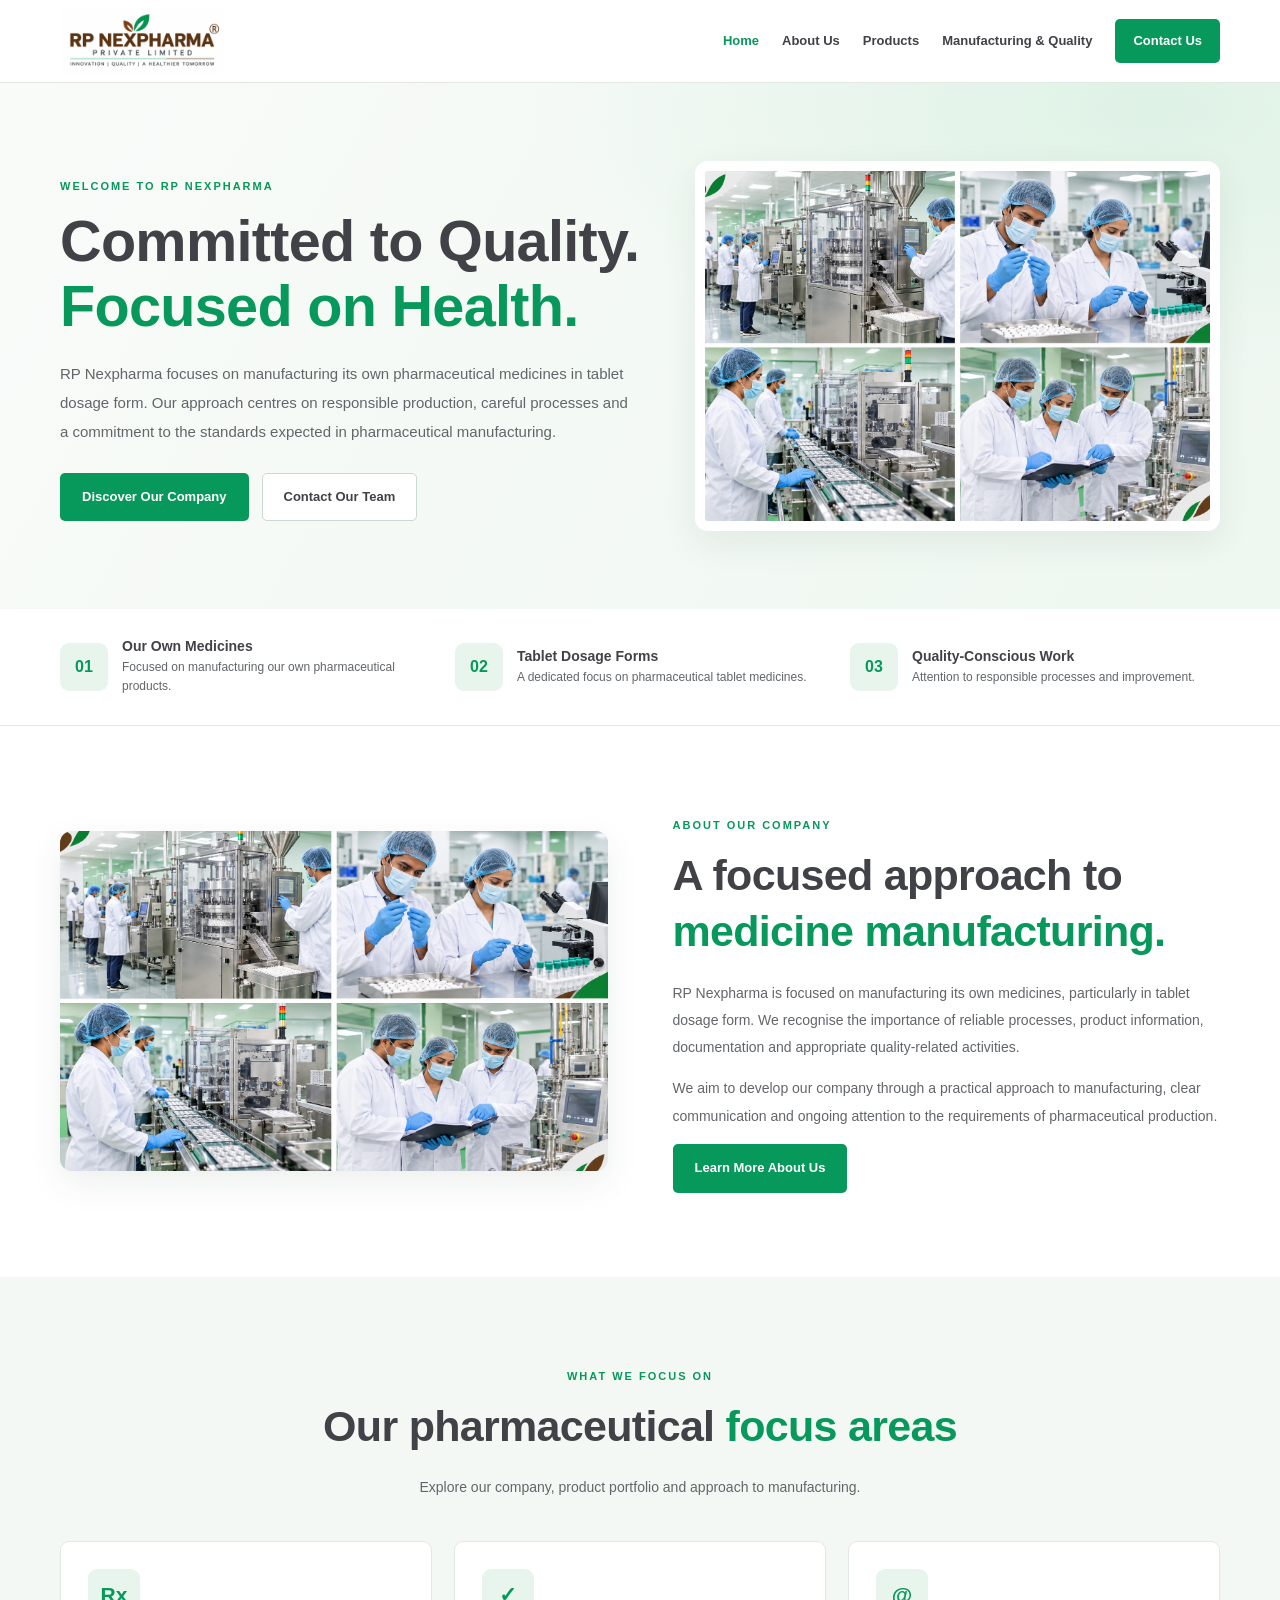
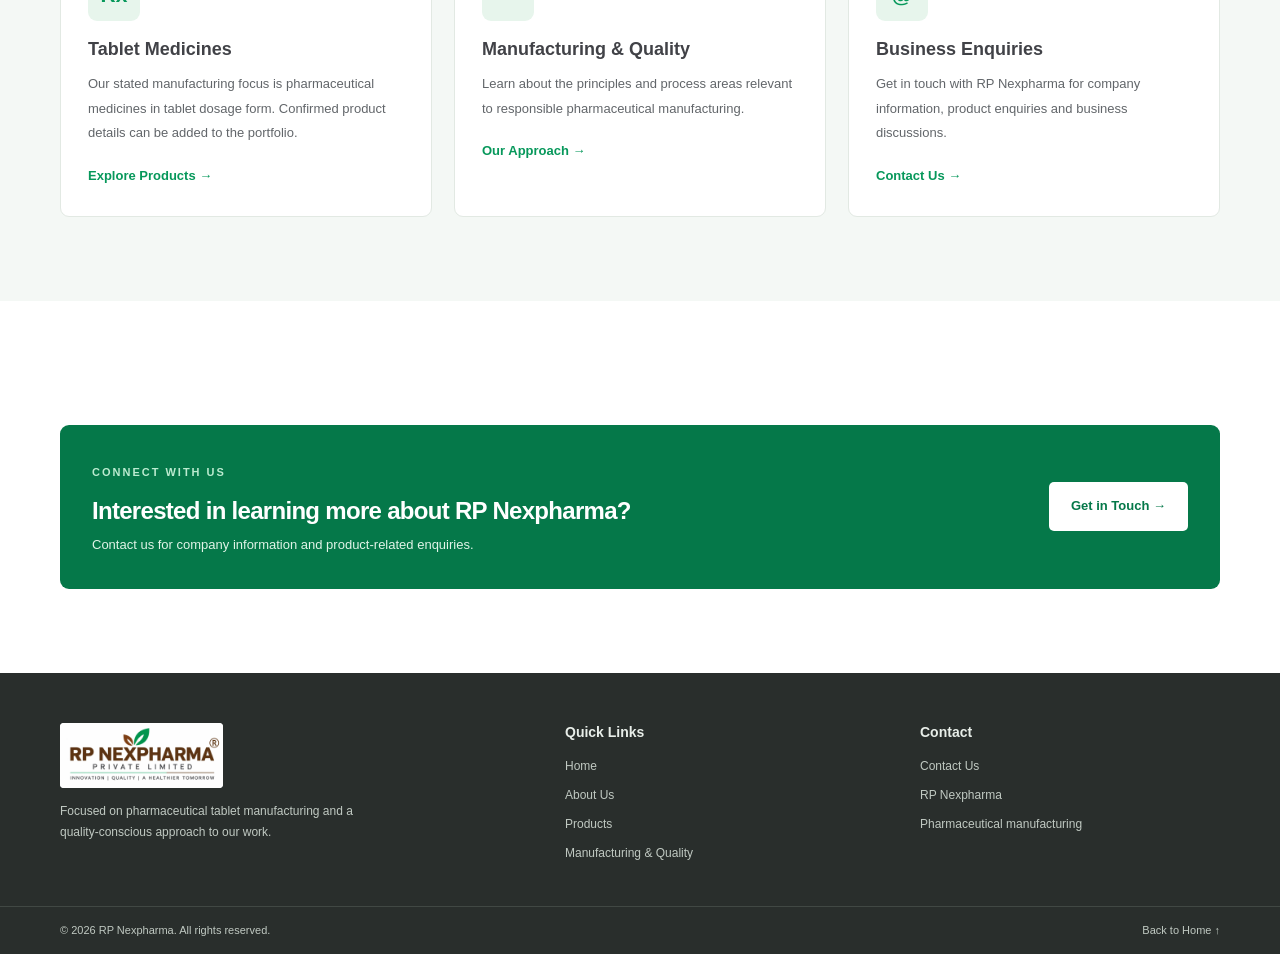
==== index.html @ da26150a "First commit" ====
<!DOCTYPE html>
<html lang="en">
<head>
  <meta charset="UTF-8">
  <meta name="viewport" content="width=device-width, initial-scale=1.0">
  <meta name="description" content="Learn about RP Nexpharma and its focus on pharmaceutical tablet manufacturing.">
  <title>RP Nexpharma | Home</title>
  <link rel="stylesheet" href="style.css">
  <script src="script.js" defer></script>
</head>
<body>
<header class="site-header">
  <div class="container navbar">
    <a href="index.html" class="brand">
      <img src="assets/images/rpnexpharma-logo.jpg" alt="RP Nexpharma logo" data-image-fallback="brandFallback">
      <span id="brandFallback" class="brand-fallback" style="display:none">RP NEXPHARMA<small>PHARMACEUTICALS</small></span>
    </a>
    <button class="menu-toggle" aria-label="Open navigation" aria-expanded="false"><span></span><span></span><span></span></button>
    <nav class="nav">
      <a class="active" href="index.html">Home</a>
      <a href="about.html">About Us</a>
      <a href="products.html">Products</a>
      <a href="manufacturing-quality.html">Manufacturing &amp; Quality</a>
      <a class="nav-cta" href="contact.html">Contact Us</a>
    </nav>
  </div>
</header>

<main>
  <section class="hero">
    <div class="container hero-grid">
      <div class="hero-copy">
        <span class="eyebrow">WELCOME TO RP NEXPHARMA</span>
        <h1>Committed to Quality.<br><span>Focused on Health.</span></h1>
        <p>
          RP Nexpharma focuses on manufacturing its own pharmaceutical
          medicines in tablet dosage form. Our approach centres on
          responsible production, careful processes and a commitment to
          the standards expected in pharmaceutical manufacturing.
        </p>
        <div class="hero-buttons">
          <a class="btn btn-primary" href="about.html">Discover Our Company</a>
          <a class="btn btn-outline" href="contact.html">Contact Our Team</a>
        </div>
      </div>
      <div class="hero-image">
        <img src="assets/images/pharmaceutical-workers-collage.png"
             alt="Pharmaceutical manufacturing professionals"
             data-image-fallback="homeImageFallback">
        <div id="homeImageFallback" class="image-placeholder" style="display:none">
          <div class="plus">+</div>
          <h3>RP Nexpharma</h3>
          <p>Pharmaceutical Tablet Manufacturing</p>
        </div>
      </div>
    </div>
  </section>

  <section class="highlights">
    <div class="container highlight-grid">
      <article class="highlight">
        <div class="highlight-icon">01</div>
        <div><h3>Our Own Medicines</h3><p>Focused on manufacturing our own pharmaceutical products.</p></div>
      </article>
      <article class="highlight">
        <div class="highlight-icon">02</div>
        <div><h3>Tablet Dosage Forms</h3><p>A dedicated focus on pharmaceutical tablet medicines.</p></div>
      </article>
      <article class="highlight">
        <div class="highlight-icon">03</div>
        <div><h3>Quality-Conscious Work</h3><p>Attention to responsible processes and improvement.</p></div>
      </article>
    </div>
  </section>

  <section class="section">
    <div class="container two-column">
      <div class="visual-box">
        <img src="assets/images/pharmaceutical-workers-collage.png"
             alt="Pharmaceutical professionals"
             data-image-fallback="aboutImageFallback">
        <div id="aboutImageFallback" class="image-placeholder" style="display:none">
          <div class="plus">+</div><h3>Pharmaceutical Manufacturing</h3>
        </div>
      </div>
      <div>
        <span class="eyebrow">ABOUT OUR COMPANY</span>
        <h2 class="section-title">A focused approach to <span>medicine manufacturing.</span></h2>
        <p class="section-text">
          RP Nexpharma is focused on manufacturing its own medicines,
          particularly in tablet dosage form. We recognise the importance
          of reliable processes, product information, documentation and
          appropriate quality-related activities.
        </p>
        <p class="section-text">
          We aim to develop our company through a practical approach to
          manufacturing, clear communication and ongoing attention to
          the requirements of pharmaceutical production.
        </p>
        <a href="about.html" class="btn btn-primary">Learn More About Us</a>
      </div>
    </div>
  </section>

  <section class="section soft-section">
    <div class="container">
      <div class="section-heading">
        <span class="eyebrow">WHAT WE FOCUS ON</span>
        <h2 class="section-title">Our pharmaceutical <span>focus areas</span></h2>
        <p>Explore our company, product portfolio and approach to manufacturing.</p>
      </div>
      <div class="card-grid">
        <article class="card">
          <div class="card-icon">Rx</div>
          <h3>Tablet Medicines</h3>
          <p>Our stated manufacturing focus is pharmaceutical medicines in tablet dosage form. Confirmed product details can be added to the portfolio.</p>
          <p style="margin-top:18px"><a class="green" href="products.html"><strong>Explore Products →</strong></a></p>
        </article>
        <article class="card">
          <div class="card-icon">✓</div>
          <h3>Manufacturing &amp; Quality</h3>
          <p>Learn about the principles and process areas relevant to responsible pharmaceutical manufacturing.</p>
          <p style="margin-top:18px"><a class="green" href="manufacturing-quality.html"><strong>Our Approach →</strong></a></p>
        </article>
        <article class="card">
          <div class="card-icon">@</div>
          <h3>Business Enquiries</h3>
          <p>Get in touch with RP Nexpharma for company information, product enquiries and business discussions.</p>
          <p style="margin-top:18px"><a class="green" href="contact.html"><strong>Contact Us →</strong></a></p>
        </article>
      </div>
    </div>
  </section>

  <section class="section">
    <div class="container callout">
      <div>
        <span class="eyebrow">CONNECT WITH US</span>
        <h2>Interested in learning more about RP Nexpharma?</h2>
        <p>Contact us for company information and product-related enquiries.</p>
      </div>
      <a href="contact.html" class="btn btn-light">Get in Touch →</a>
    </div>
  </section>
</main>

<footer class="site-footer">
  <div class="container footer-grid">
    <div class="footer-brand">
      <a href="index.html"><img src="assets/images/rpnexpharma-logo.jpg" alt="RP Nexpharma logo"></a>
      <p>Focused on pharmaceutical tablet manufacturing and a quality-conscious approach to our work.</p>
    </div>
    <div class="footer-links"><h3>Quick Links</h3><a href="index.html">Home</a><a href="about.html">About Us</a><a href="products.html">Products</a><a href="manufacturing-quality.html">Manufacturing &amp; Quality</a></div>
    <div class="footer-links"><h3>Contact</h3><a href="contact.html">Contact Us</a><p>RP Nexpharma</p><p>Pharmaceutical manufacturing</p></div>
  </div>
  <div class="footer-bottom"><div class="container"><p>© <span id="currentYear"></span> RP Nexpharma. All rights reserved.</p><a href="index.html">Back to Home ↑</a></div></div>
</footer>
</body>
</html>
---- style.css ----
:root {
  --green: #07985b;
  --green-dark: #057849;
  --brown: #653b1c;
  --dark: #414247;
  --text: #62666a;
  --light: #f4f8f5;
  --white: #ffffff;
  --border: #e2e9e3;
  --shadow: 0 12px 35px rgba(24,60,40,.08);
}

* { box-sizing: border-box; }

html { scroll-behavior: smooth; scroll-padding-top: 90px; }

body {
  margin: 0;
  font-family: Arial, Helvetica, sans-serif;
  color: var(--dark);
  line-height: 1.75;
  background: var(--white);
}

a { color: inherit; text-decoration: none; }
img { max-width: 100%; display: block; }
button, input, select, textarea { font: inherit; }

.container {
  width: min(1160px, calc(100% - 40px));
  margin: auto;
}

section { scroll-margin-top: 90px; }

.site-header {
  position: sticky;
  top: 0;
  z-index: 1000;
  background: rgba(255,255,255,.97);
  border-bottom: 1px solid var(--border);
  backdrop-filter: blur(10px);
}

.navbar {
  min-height: 82px;
  display: flex;
  align-items: center;
  justify-content: space-between;
  gap: 25px;
}

.brand img {
  max-width: 180px;
  max-height: 65px;
  object-fit: contain;
}

.brand-fallback {
  color: var(--green);
  font-weight: 800;
  font-size: 22px;
  line-height: 1.2;
}

.brand-fallback small {
  display: block;
  color: var(--brown);
  font-size: 10px;
  letter-spacing: 3px;
}

.nav {
  display: flex;
  align-items: center;
  gap: 23px;
}

.nav a {
  font-size: 13px;
  font-weight: 700;
  transition: color .2s;
}

.nav a:hover, .nav a.active { color: var(--green); }

.nav .nav-cta {
  padding: 11px 18px;
  border-radius: 5px;
  color: white;
  background: var(--green);
}

.nav .nav-cta:hover { color: white; background: var(--green-dark); }

.menu-toggle {
  display: none;
  border: 0;
  background: transparent;
  cursor: pointer;
  padding: 8px;
}

.menu-toggle span {
  display: block;
  width: 25px;
  height: 2px;
  margin: 5px 0;
  background: var(--dark);
}

.eyebrow {
  display: inline-block;
  color: var(--green);
  font-size: 11px;
  font-weight: 800;
  letter-spacing: 2px;
  margin-bottom: 13px;
}

h1, h2, h3 { line-height: 1.3; }
h1, h2 { letter-spacing: -.7px; }

h1 span, h2 span, .green { color: var(--green); }

p { margin-top: 0; }

.btn {
  display: inline-flex;
  align-items: center;
  justify-content: center;
  min-height: 47px;
  padding: 12px 21px;
  border: 1px solid transparent;
  border-radius: 5px;
  font-size: 13px;
  font-weight: 700;
  cursor: pointer;
  transition: transform .2s, background .2s;
}

.btn:hover { transform: translateY(-2px); }

.btn-primary { color: white; background: var(--green); }
.btn-primary:hover { background: var(--green-dark); }

.btn-outline { color: var(--dark); background: white; border-color: #ccd9cf; }
.btn-light { color: var(--green-dark); background: white; }

.section { padding: 84px 0; }

.section-title {
  font-size: clamp(30px, 3.5vw, 43px);
  margin: 0 0 20px;
}

.section-text {
  color: var(--text);
  font-size: 14px;
  line-height: 1.95;
}

.section-heading {
  max-width: 760px;
  margin: 0 auto 42px;
  text-align: center;
}

.section-heading p { color: var(--text); font-size: 14px; }

.page-banner {
  padding: 68px 0;
  background:
    radial-gradient(ellipse at 90% 10%, #dff2e6, transparent 40%),
    linear-gradient(120deg, #f9fbf9, #eef7f0);
}

.page-banner h1 {
  font-size: clamp(35px, 5vw, 53px);
  margin: 0 0 14px;
}

.page-banner p {
  max-width: 750px;
  color: var(--text);
  font-size: 15px;
}

.breadcrumb {
  margin-bottom: 17px;
  color: var(--text);
  font-size: 12px;
}

.breadcrumb a { color: var(--green-dark); }

.hero {
  padding: 78px 0;
  background:
    radial-gradient(ellipse at 90% 5%, #dff2e6, transparent 38%),
    linear-gradient(120deg, #f9fbf9, #eef7f0);
}

.hero-grid {
  display: grid;
  grid-template-columns: 1.05fr .95fr;
  align-items: center;
  gap: 55px;
}

.hero h1 {
  margin: 0 0 20px;
  font-size: clamp(39px, 4.5vw, 58px);
  line-height: 1.13;
}

.hero-copy p {
  color: var(--text);
  font-size: 15px;
  line-height: 1.95;
}

.hero-buttons {
  display: flex;
  flex-wrap: wrap;
  gap: 13px;
  margin-top: 26px;
}

.hero-image {
  min-height: 350px;
  display: flex;
  align-items: center;
  justify-content: center;
  overflow: hidden;
  border: 10px solid white;
  border-radius: 13px;
  background: linear-gradient(140deg, #d8ecdf, #edf5ef);
  box-shadow: var(--shadow);
}

.hero-image img {
  width: 100%;
  height: 350px;
  object-fit: cover;
}

.image-placeholder {
  width: 100%;
  min-height: 330px;
  padding: 30px;
  display: flex;
  flex-direction: column;
  justify-content: center;
  align-items: center;
  text-align: center;
  color: var(--green-dark);
}

.image-placeholder .plus { font-size: 70px; font-weight: 200; }
.image-placeholder h3 { margin: 5px 0; font-size: 23px; }

.highlights { padding: 28px 0; border-bottom: 1px solid var(--border); }

.highlight-grid {
  display: grid;
  grid-template-columns: repeat(3, 1fr);
  gap: 25px;
}

.highlight { display: flex; align-items: center; gap: 14px; }

.highlight-icon, .card-icon {
  flex-shrink: 0;
  display: grid;
  place-items: center;
  color: var(--green);
  background: #e7f5ec;
  border-radius: 9px;
  font-weight: 800;
}

.highlight-icon { width: 48px; height: 48px; }
.highlight h3 { margin: 0 0 3px; font-size: 14px; }
.highlight p { margin: 0; color: var(--text); font-size: 12px; line-height: 1.6; }

.two-column {
  display: grid;
  grid-template-columns: 1fr 1fr;
  align-items: center;
  gap: 65px;
}

.visual-box {
  min-height: 340px;
  display: flex;
  justify-content: center;
  align-items: center;
  overflow: hidden;
  background: linear-gradient(140deg, #d9ecdf, #f0f6f1);
  border-radius: 12px;
  box-shadow: var(--shadow);
}

.visual-box img { width: 100%; height: 340px; object-fit: cover; }

.visual-box .image-placeholder { min-height: 340px; }

.check-list {
  list-style: none;
  padding: 0;
  margin: 22px 0;
}

.check-list li {
  position: relative;
  padding-left: 29px;
  margin: 11px 0;
  color: var(--text);
  font-size: 14px;
}

.check-list li::before {
  content: "✓";
  position: absolute;
  left: 0;
  top: 0;
  color: var(--green);
  font-weight: 800;
}

.card-grid {
  display: grid;
  grid-template-columns: repeat(3, 1fr);
  gap: 22px;
}

.card {
  padding: 27px;
  border: 1px solid var(--border);
  border-radius: 9px;
  background: white;
  transition: transform .2s, box-shadow .2s;
}

.card:hover { transform: translateY(-4px); box-shadow: var(--shadow); }

.card-icon {
  width: 52px;
  height: 52px;
  margin-bottom: 17px;
  font-size: 21px;
}

.card h3 { margin: 0 0 10px; font-size: 18px; }
.card p { margin: 0; color: var(--text); font-size: 13px; line-height: 1.9; }

.soft-section { background: var(--light); }

.callout {
  margin-top: 40px;
  padding: 32px;
  display: flex;
  align-items: center;
  justify-content: space-between;
  gap: 24px;
  color: white;
  background: var(--green-dark);
  border-radius: 9px;
}

.callout h2, .callout h3 { margin: 0; }
.callout p { margin: 8px 0 0; color: #e1f4e8; font-size: 13px; }
.callout .eyebrow { color: #bcebd0; }

.stats-grid {
  display: grid;
  grid-template-columns: repeat(3, 1fr);
  gap: 20px;
  margin-top: 35px;
}

.stat {
  padding: 25px;
  text-align: center;
  background: white;
  border: 1px solid var(--border);
  border-radius: 8px;
}

.stat strong { display: block; color: var(--green); font-size: 24px; }
.stat span { color: var(--text); font-size: 12px; }

.note {
  margin-top: 25px;
  color: #747a75;
  font-size: 11px;
  line-height: 1.8;
}

.contact-layout {
  display: grid;
  grid-template-columns: .9fr 1.1fr;
  gap: 65px;
  align-items: start;
}

.contact-item {
  display: flex;
  gap: 14px;
  align-items: center;
  margin-top: 25px;
}

.contact-item .card-icon { width: 44px; height: 44px; margin: 0; }
.contact-item h3 { margin: 0; font-size: 13px; }
.contact-item p { margin: 2px 0 0; color: var(--text); font-size: 12px; }

.contact-form {
  padding: 30px;
  background: white;
  border: 1px solid var(--border);
  border-radius: 10px;
  box-shadow: var(--shadow);
}

.contact-form h2 { margin: 0 0 5px; font-size: 25px; }
.contact-form > p { color: var(--text); font-size: 12px; }

.contact-form label {
  display: block;
  margin: 15px 0 6px;
  font-size: 12px;
  font-weight: 700;
}

.contact-form input, .contact-form select, .contact-form textarea {
  width: 100%;
  padding: 12px;
  border: 1px solid #dce4dd;
  border-radius: 5px;
  outline: none;
  background: white;
  color: var(--dark);
  font-size: 13px;
}

.contact-form input:focus, .contact-form select:focus,
.contact-form textarea:focus {
  border-color: var(--green);
  box-shadow: 0 0 0 3px rgba(7,152,91,.1);
}

.contact-form textarea { resize: vertical; }
.contact-form button { width: 100%; margin-top: 22px; }

.site-footer { color: #e8eee9; background: #292e2c; }

.footer-grid {
  display: grid;
  grid-template-columns: 1.5fr 1fr 1fr;
  gap: 55px;
  padding: 50px 0 42px;
}

.footer-brand img {
  max-width: 165px;
  max-height: 65px;
  object-fit: contain;
  background: white;
  border-radius: 4px;
}

.footer-brand p {
  max-width: 310px;
  margin-top: 13px;
  color: #c0c9c2;
  font-size: 12px;
}

.footer-links { display: flex; flex-direction: column; align-items: flex-start; gap: 8px; }
.footer-links h3 { margin: 0 0 7px; font-size: 14px; }
.footer-links a, .footer-links p { margin: 0; color: #c0c9c2; font-size: 12px; }
.footer-links a:hover { color: #8be0b2; }

.footer-bottom { border-top: 1px solid #414844; }
.footer-bottom .container {
  display: flex;
  justify-content: space-between;
  gap: 20px;
  padding-top: 14px;
  padding-bottom: 14px;
}
.footer-bottom p, .footer-bottom a { margin: 0; color: #c0c9c2; font-size: 11px; }

@media(max-width: 980px) {
  .nav { gap: 12px; }
  .nav a { font-size: 11px; }
  .hero-grid, .two-column, .contact-layout { gap: 32px; }
  .card-grid { gap: 15px; }
  .card { padding: 22px; }
}

@media(max-width: 760px) {
  .container { width: calc(100% - 32px); }
  .navbar { min-height: 72px; }
  .brand img { max-width: 145px; max-height: 55px; }
  .menu-toggle { display: block; }

  .nav {
    display: none;
    position: absolute;
    top: 100%;
    left: 0;
    right: 0;
    flex-direction: column;
    align-items: stretch;
    gap: 0;
    padding: 12px 20px 20px;
    background: white;
    border-bottom: 1px solid var(--border);
    box-shadow: 0 15px 20px rgba(0,0,0,.05);
  }

  .nav.open { display: flex; }
  .nav a { padding: 12px 5px; font-size: 13px; }
  .nav .nav-cta { text-align: center; margin-top: 6px; }

  .hero { padding: 55px 0; }
  .hero-grid, .two-column, .contact-layout { grid-template-columns: 1fr; }
  .hero-grid { gap: 32px; }
  .hero h1 { font-size: clamp(36px, 9vw, 48px); }
  .hero-image, .hero-image img { min-height: 275px; height: 275px; }
  .hero-image .image-placeholder { min-height: 255px; }

  .highlight-grid { grid-template-columns: 1fr; gap: 17px; }
  .section { padding: 62px 0; }
  .section-heading { margin-bottom: 30px; }
  .card-grid { grid-template-columns: 1fr; }
  .card { padding: 25px; }
  .two-column, .contact-layout { gap: 35px; }
  .visual-box, .visual-box img { min-height: 265px; height: 265px; }
  .visual-box .image-placeholder { min-height: 265px; }

  .callout { align-items: flex-start; flex-direction: column; padding: 25px; }
  .stats-grid { grid-template-columns: 1fr; }
  .contact-form { padding: 23px 19px; }
  .footer-grid { grid-template-columns: 1fr 1fr; gap: 28px; }
  .footer-brand { grid-column: 1 / -1; }
}

@media(max-width: 430px) {
  .hero-buttons { flex-direction: column; }
  .hero-buttons .btn { width: 100%; }
  .footer-grid { grid-template-columns: 1fr; }
  .footer-brand { grid-column: auto; }
  .footer-bottom .container { flex-direction: column; }
}

@media(prefers-reduced-motion: reduce) {
  html { scroll-behavior: auto; }
  *, *::before, *::after { transition: none !important; }
}
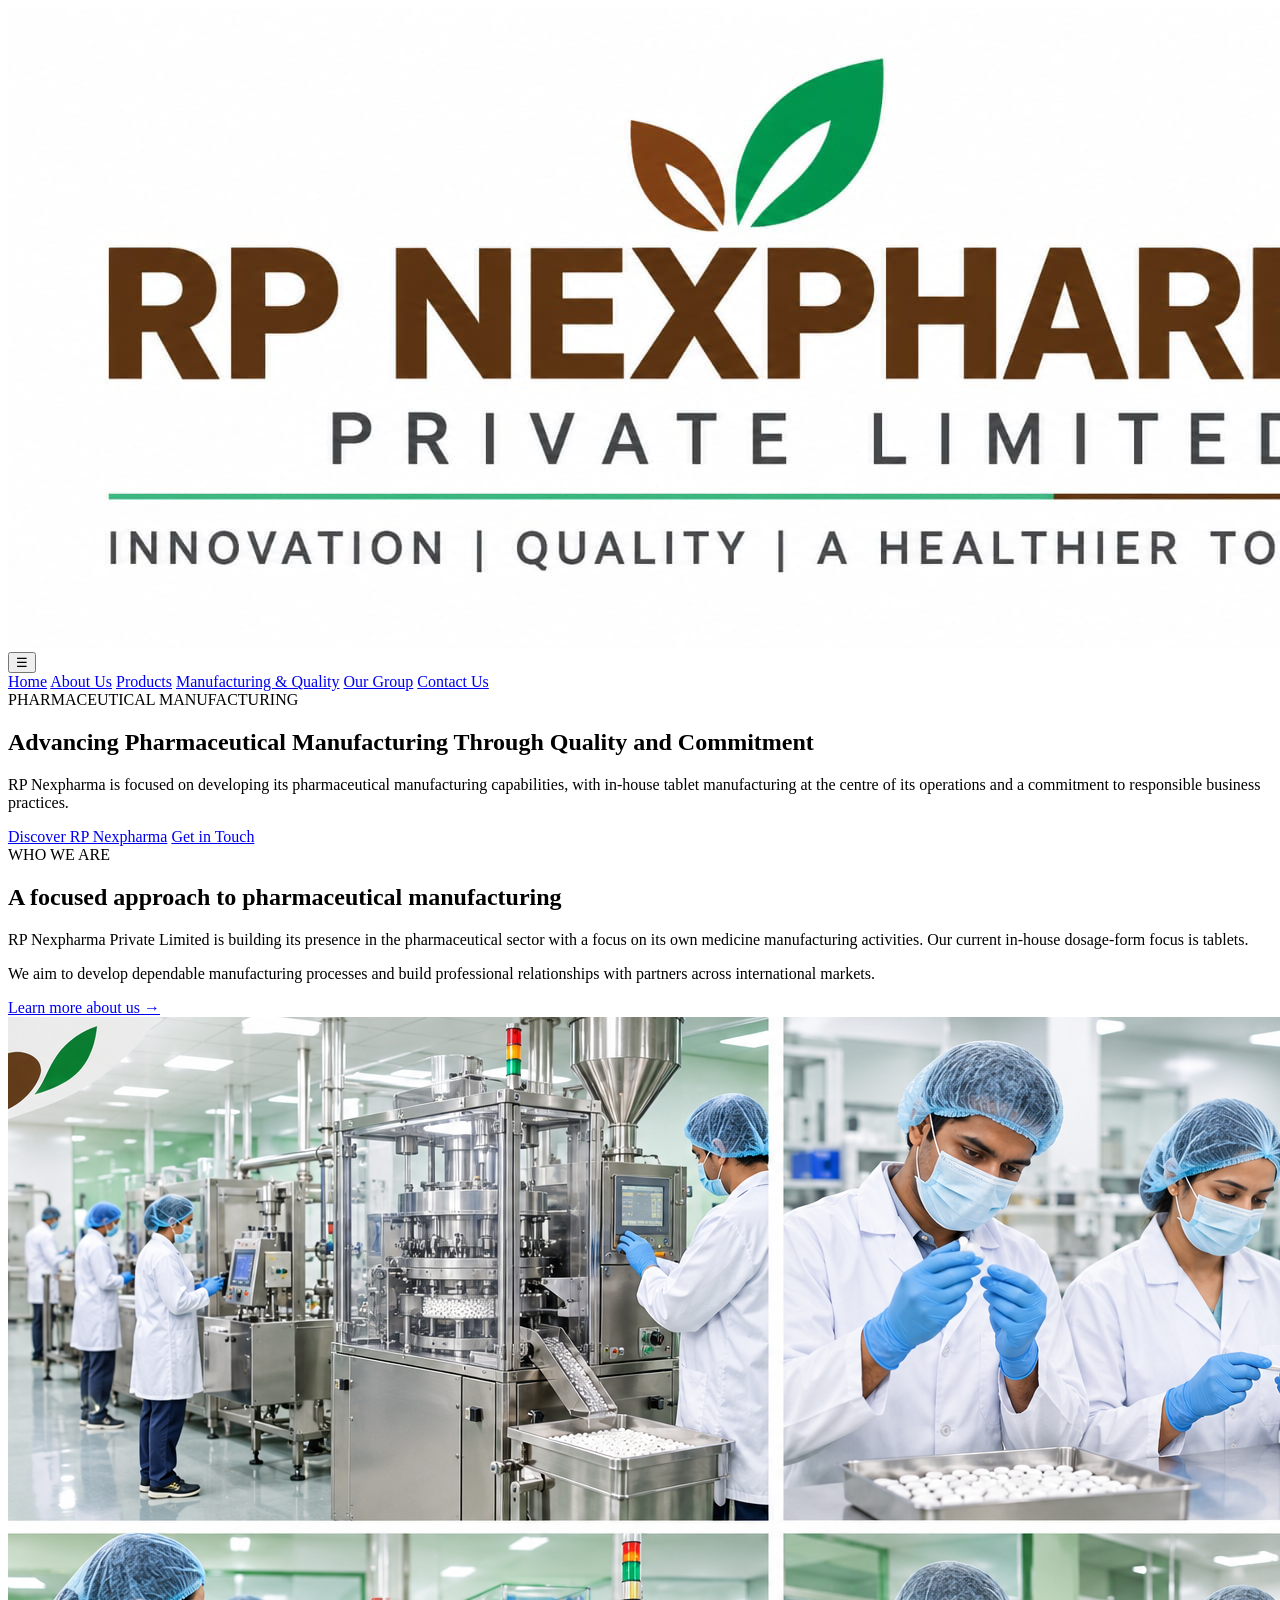
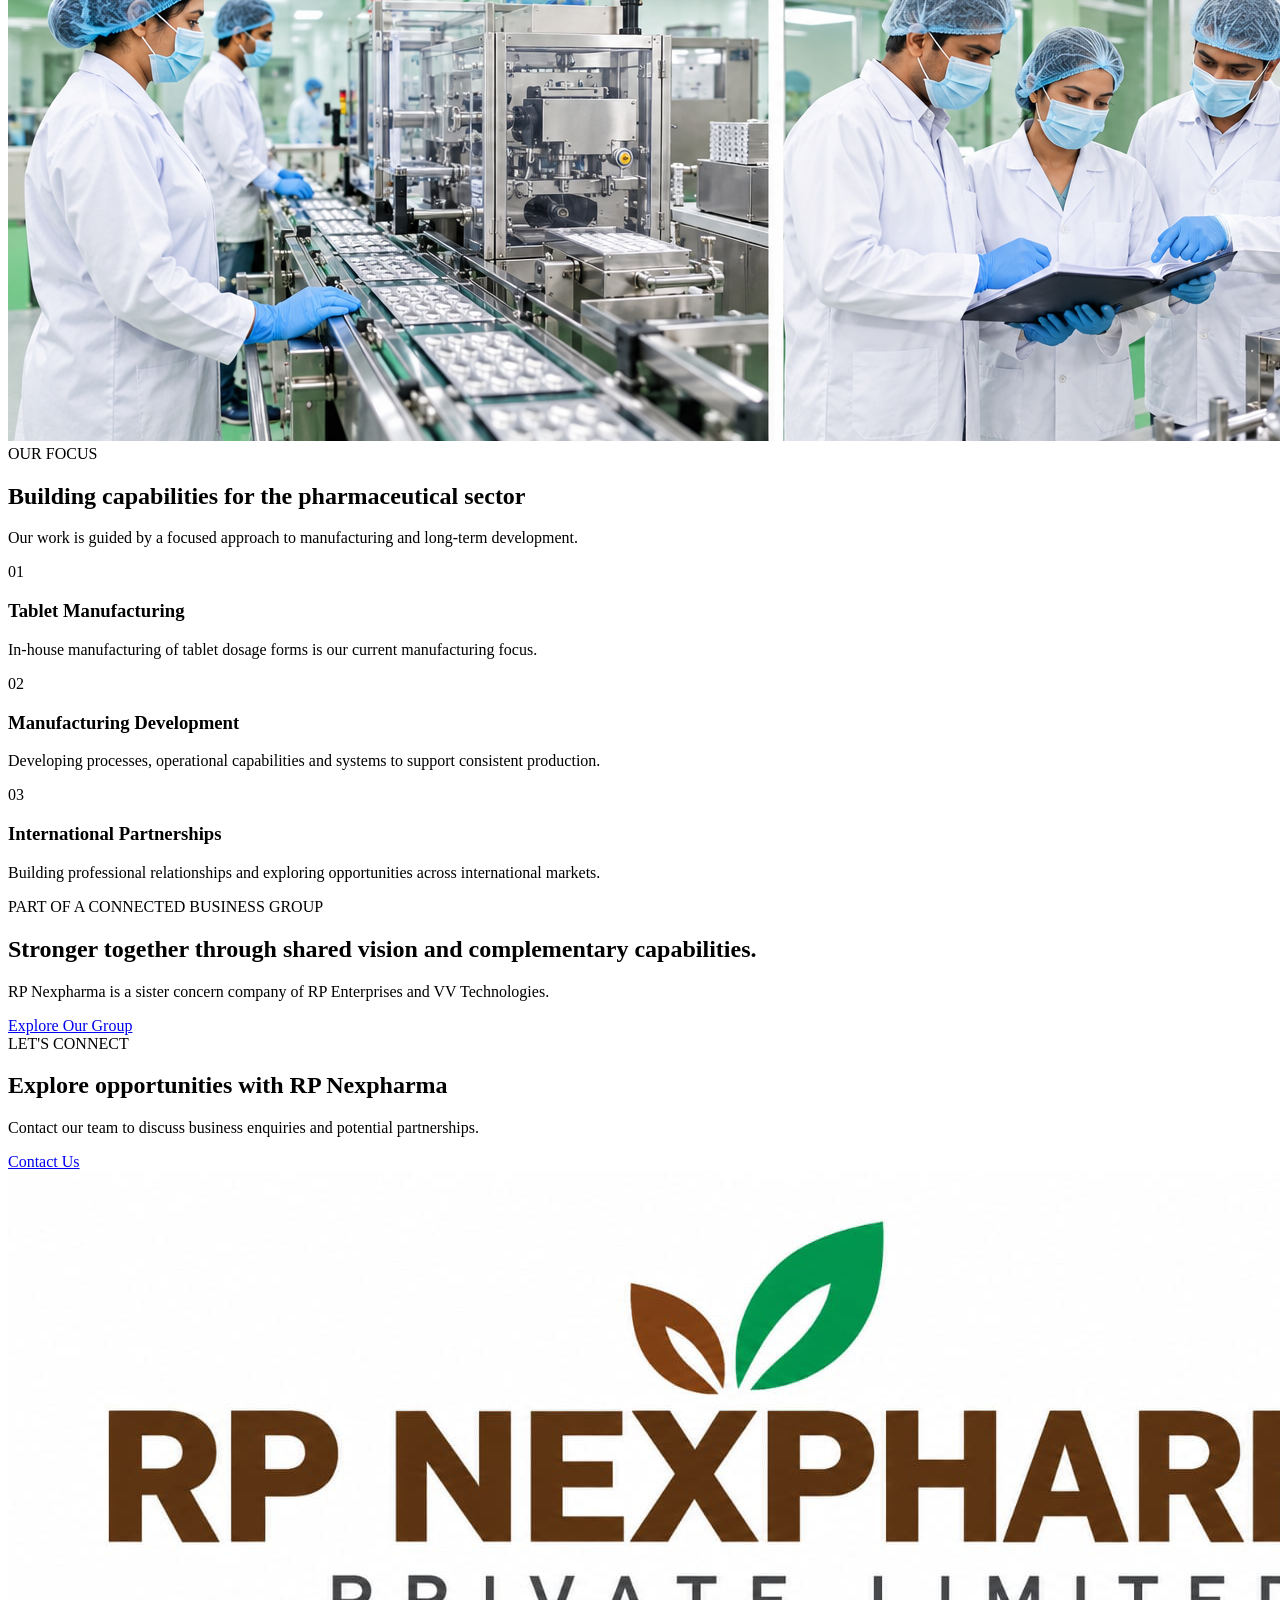
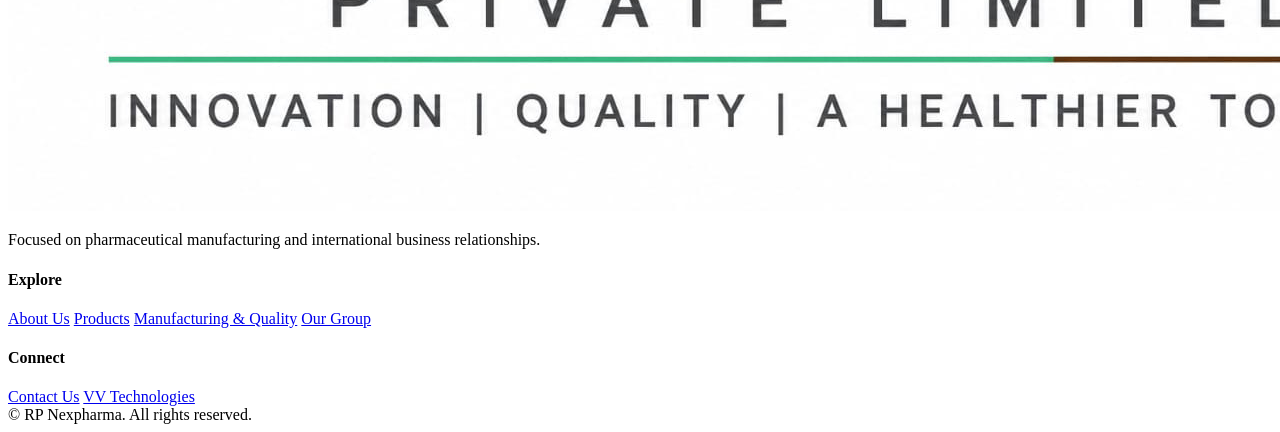
==== commit 613cedd5: "Revise index.html for improved content and layout Updated the content and structure of the index.htm" ====
--- a/index.html
+++ b/index.html
@@ -4,157 +4,146 @@
 <head>
   <meta charset="UTF-8">
   <meta name="viewport" content="width=device-width, initial-scale=1.0">
-  <meta name="description" content="Learn about RP Nexpharma and its focus on pharmaceutical tablet manufacturing.">
-  <title>RP Nexpharma | Home</title>
-  <link rel="stylesheet" href="style.css">
-  <script src="script.js" defer></script>
+  <meta name="description" content="RP Nexpharma - Pharmaceutical manufacturing with a focus on quality, reliability and international partnerships.">
+  <title>RP Nexpharma | Pharmaceutical Manufacturing</title>
+  <link rel="stylesheet" href="css/style.css">
+  <link rel="preconnect" href="https://fonts.googleapis.com">
+  <link href="https://fonts.googleapis.com/css2?family=DM+Sans:wght@400;500;600;700&family=Manrope:wght@400;500;600;700;800&display=swap" rel="stylesheet">
 </head>
 <body>
+
 <header class="site-header">
-  <div class="container navbar">
-    <a href="index.html" class="brand">
-      <img src="assets/images/rpnexpharma-logo.jpg" alt="RP Nexpharma logo" data-image-fallback="brandFallback">
-      <span id="brandFallback" class="brand-fallback" style="display:none">RP NEXPHARMA<small>PHARMACEUTICALS</small></span>
+  <div class="container nav-wrap">
+    <a class="brand" href="index.html">
+      <img src="assets/images/rpnexpharma-logo.jpg" alt="RP Nexpharma logo">
     </a>
-    <button class="menu-toggle" aria-label="Open navigation" aria-expanded="false"><span></span><span></span><span></span></button>
-    <nav class="nav">
+    <button class="menu-toggle" aria-label="Open navigation">☰</button>
+    <nav class="main-nav">
       <a class="active" href="index.html">Home</a>
       <a href="about.html">About Us</a>
       <a href="products.html">Products</a>
-      <a href="manufacturing-quality.html">Manufacturing &amp; Quality</a>
-      <a class="nav-cta" href="contact.html">Contact Us</a>
+      <a href="manufacturing-quality.html">Manufacturing & Quality</a>
+      <a href="group-companies.html">Our Group</a>
+      <a class="nav-contact" href="contact.html">Contact Us</a>
     </nav>
   </div>
 </header>
 
 <main>
   <section class="hero">
-    <div class="container hero-grid">
-      <div class="hero-copy">
-        <span class="eyebrow">WELCOME TO RP NEXPHARMA</span>
-        <h1>Committed to Quality.<br><span>Focused on Health.</span></h1>
-        <p>
-          RP Nexpharma focuses on manufacturing its own pharmaceutical
-          medicines in tablet dosage form. Our approach centres on
-          responsible production, careful processes and a commitment to
-          the standards expected in pharmaceutical manufacturing.
-        </p>
-        <div class="hero-buttons">
-          <a class="btn btn-primary" href="about.html">Discover Our Company</a>
-          <a class="btn btn-outline" href="contact.html">Contact Our Team</a>
-        </div>
-      </div>
-      <div class="hero-image">
-        <img src="assets/images/pharmaceutical-workers-collage.png"
-             alt="Pharmaceutical manufacturing professionals"
-             data-image-fallback="homeImageFallback">
-        <div id="homeImageFallback" class="image-placeholder" style="display:none">
-          <div class="plus">+</div>
-          <h3>RP Nexpharma</h3>
-          <p>Pharmaceutical Tablet Manufacturing</p>
-        </div>
+    <div class="hero-overlay"></div>
+    <div class="container hero-content">
+      <span class="eyebrow">PHARMACEUTICAL MANUFACTURING</span>
+      <h1>Advancing Pharmaceutical Manufacturing Through Quality and Commitment</h1>
+      <p>
+        RP Nexpharma is focused on developing its pharmaceutical manufacturing
+        capabilities, with in-house tablet manufacturing at the centre of its
+        operations and a commitment to responsible business practices.
+      </p>
+      <div class="hero-actions">
+        <a class="btn btn-primary" href="about.html">Discover RP Nexpharma</a>
+        <a class="btn btn-outline" href="contact.html">Get in Touch</a>
       </div>
     </div>
   </section>
 
-  <section class="highlights">
-    <div class="container highlight-grid">
-      <article class="highlight">
-        <div class="highlight-icon">01</div>
-        <div><h3>Our Own Medicines</h3><p>Focused on manufacturing our own pharmaceutical products.</p></div>
-      </article>
-      <article class="highlight">
-        <div class="highlight-icon">02</div>
-        <div><h3>Tablet Dosage Forms</h3><p>A dedicated focus on pharmaceutical tablet medicines.</p></div>
-      </article>
-      <article class="highlight">
-        <div class="highlight-icon">03</div>
-        <div><h3>Quality-Conscious Work</h3><p>Attention to responsible processes and improvement.</p></div>
-      </article>
-    </div>
-  </section>
-
-  <section class="section">
-    <div class="container two-column">
-      <div class="visual-box">
+  <section class="intro section">
+    <div class="container intro-grid">
+      <div>
+        <span class="eyebrow">WHO WE ARE</span>
+        <h2>A focused approach to pharmaceutical manufacturing</h2>
+        <p>
+          RP Nexpharma Private Limited is building its presence in the
+          pharmaceutical sector with a focus on its own medicine manufacturing
+          activities. Our current in-house dosage-form focus is tablets.
+        </p>
+        <p>
+          We aim to develop dependable manufacturing processes and build
+          professional relationships with partners across international markets.
+        </p>
+        <a class="text-link" href="about.html">Learn more about us →</a>
+      </div>
+      <div class="intro-image">
         <img src="assets/images/pharmaceutical-workers-collage.png"
-             alt="Pharmaceutical professionals"
-             data-image-fallback="aboutImageFallback">
-        <div id="aboutImageFallback" class="image-placeholder" style="display:none">
-          <div class="plus">+</div><h3>Pharmaceutical Manufacturing</h3>
-        </div>
-      </div>
-      <div>
-        <span class="eyebrow">ABOUT OUR COMPANY</span>
-        <h2 class="section-title">A focused approach to <span>medicine manufacturing.</span></h2>
-        <p class="section-text">
-          RP Nexpharma is focused on manufacturing its own medicines,
-          particularly in tablet dosage form. We recognise the importance
-          of reliable processes, product information, documentation and
-          appropriate quality-related activities.
-        </p>
-        <p class="section-text">
-          We aim to develop our company through a practical approach to
-          manufacturing, clear communication and ongoing attention to
-          the requirements of pharmaceutical production.
-        </p>
-        <a href="about.html" class="btn btn-primary">Learn More About Us</a>
+             alt="Pharmaceutical professionals working in a manufacturing environment">
       </div>
     </div>
   </section>
 
-  <section class="section soft-section">
+  <section class="section capabilities">
     <div class="container">
       <div class="section-heading">
-        <span class="eyebrow">WHAT WE FOCUS ON</span>
-        <h2 class="section-title">Our pharmaceutical <span>focus areas</span></h2>
-        <p>Explore our company, product portfolio and approach to manufacturing.</p>
+        <span class="eyebrow">OUR FOCUS</span>
+        <h2>Building capabilities for the pharmaceutical sector</h2>
+        <p>Our work is guided by a focused approach to manufacturing and long-term development.</p>
       </div>
-      <div class="card-grid">
-        <article class="card">
-          <div class="card-icon">Rx</div>
-          <h3>Tablet Medicines</h3>
-          <p>Our stated manufacturing focus is pharmaceutical medicines in tablet dosage form. Confirmed product details can be added to the portfolio.</p>
-          <p style="margin-top:18px"><a class="green" href="products.html"><strong>Explore Products →</strong></a></p>
+      <div class="card-grid three">
+        <article class="info-card">
+          <div class="card-number">01</div>
+          <h3>Tablet Manufacturing</h3>
+          <p>In-house manufacturing of tablet dosage forms is our current manufacturing focus.</p>
         </article>
-        <article class="card">
-          <div class="card-icon">✓</div>
-          <h3>Manufacturing &amp; Quality</h3>
-          <p>Learn about the principles and process areas relevant to responsible pharmaceutical manufacturing.</p>
-          <p style="margin-top:18px"><a class="green" href="manufacturing-quality.html"><strong>Our Approach →</strong></a></p>
+        <article class="info-card">
+          <div class="card-number">02</div>
+          <h3>Manufacturing Development</h3>
+          <p>Developing processes, operational capabilities and systems to support consistent production.</p>
         </article>
-        <article class="card">
-          <div class="card-icon">@</div>
-          <h3>Business Enquiries</h3>
-          <p>Get in touch with RP Nexpharma for company information, product enquiries and business discussions.</p>
-          <p style="margin-top:18px"><a class="green" href="contact.html"><strong>Contact Us →</strong></a></p>
+        <article class="info-card">
+          <div class="card-number">03</div>
+          <h3>International Partnerships</h3>
+          <p>Building professional relationships and exploring opportunities across international markets.</p>
         </article>
       </div>
     </div>
   </section>
 
-  <section class="section">
-    <div class="container callout">
+  <section class="group-banner section">
+    <div class="container group-banner-inner">
       <div>
-        <span class="eyebrow">CONNECT WITH US</span>
-        <h2>Interested in learning more about RP Nexpharma?</h2>
-        <p>Contact us for company information and product-related enquiries.</p>
+        <span class="eyebrow light">PART OF A CONNECTED BUSINESS GROUP</span>
+        <h2>Stronger together through shared vision and complementary capabilities.</h2>
+        <p>
+          RP Nexpharma is a sister concern company of RP Enterprises and
+          VV Technologies.
+        </p>
       </div>
-      <a href="contact.html" class="btn btn-light">Get in Touch →</a>
+      <a href="group-companies.html" class="btn btn-light">Explore Our Group</a>
+    </div>
+  </section>
+
+  <section class="section closing-cta">
+    <div class="container">
+      <span class="eyebrow">LET'S CONNECT</span>
+      <h2>Explore opportunities with RP Nexpharma</h2>
+      <p>Contact our team to discuss business enquiries and potential partnerships.</p>
+      <a href="contact.html" class="btn btn-primary">Contact Us</a>
     </div>
   </section>
 </main>
 
 <footer class="site-footer">
   <div class="container footer-grid">
-    <div class="footer-brand">
-      <a href="index.html"><img src="assets/images/rpnexpharma-logo.jpg" alt="RP Nexpharma logo"></a>
-      <p>Focused on pharmaceutical tablet manufacturing and a quality-conscious approach to our work.</p>
+    <div>
+      <img class="footer-logo" src="assets/images/rpnexpharma-logo.jpg" alt="RP Nexpharma">
+      <p>Focused on pharmaceutical manufacturing and international business relationships.</p>
     </div>
-    <div class="footer-links"><h3>Quick Links</h3><a href="index.html">Home</a><a href="about.html">About Us</a><a href="products.html">Products</a><a href="manufacturing-quality.html">Manufacturing &amp; Quality</a></div>
-    <div class="footer-links"><h3>Contact</h3><a href="contact.html">Contact Us</a><p>RP Nexpharma</p><p>Pharmaceutical manufacturing</p></div>
+    <div>
+      <h4>Explore</h4>
+      <a href="about.html">About Us</a>
+      <a href="products.html">Products</a>
+      <a href="manufacturing-quality.html">Manufacturing & Quality</a>
+      <a href="group-companies.html">Our Group</a>
+    </div>
+    <div>
+      <h4>Connect</h4>
+      <a href="contact.html">Contact Us</a>
+      <a href="https://vvtechnologiesinc.com/" target="_blank" rel="noopener">VV Technologies</a>
+    </div>
   </div>
-  <div class="footer-bottom"><div class="container"><p>© <span id="currentYear"></span> RP Nexpharma. All rights reserved.</p><a href="index.html">Back to Home ↑</a></div></div>
+  <div class="footer-bottom">
+    <div class="container">© <span class="year"></span> RP Nexpharma. All rights reserved.</div>
+  </div>
 </footer>
+<script src="js/script.js"></script>
 </body>
 </html>
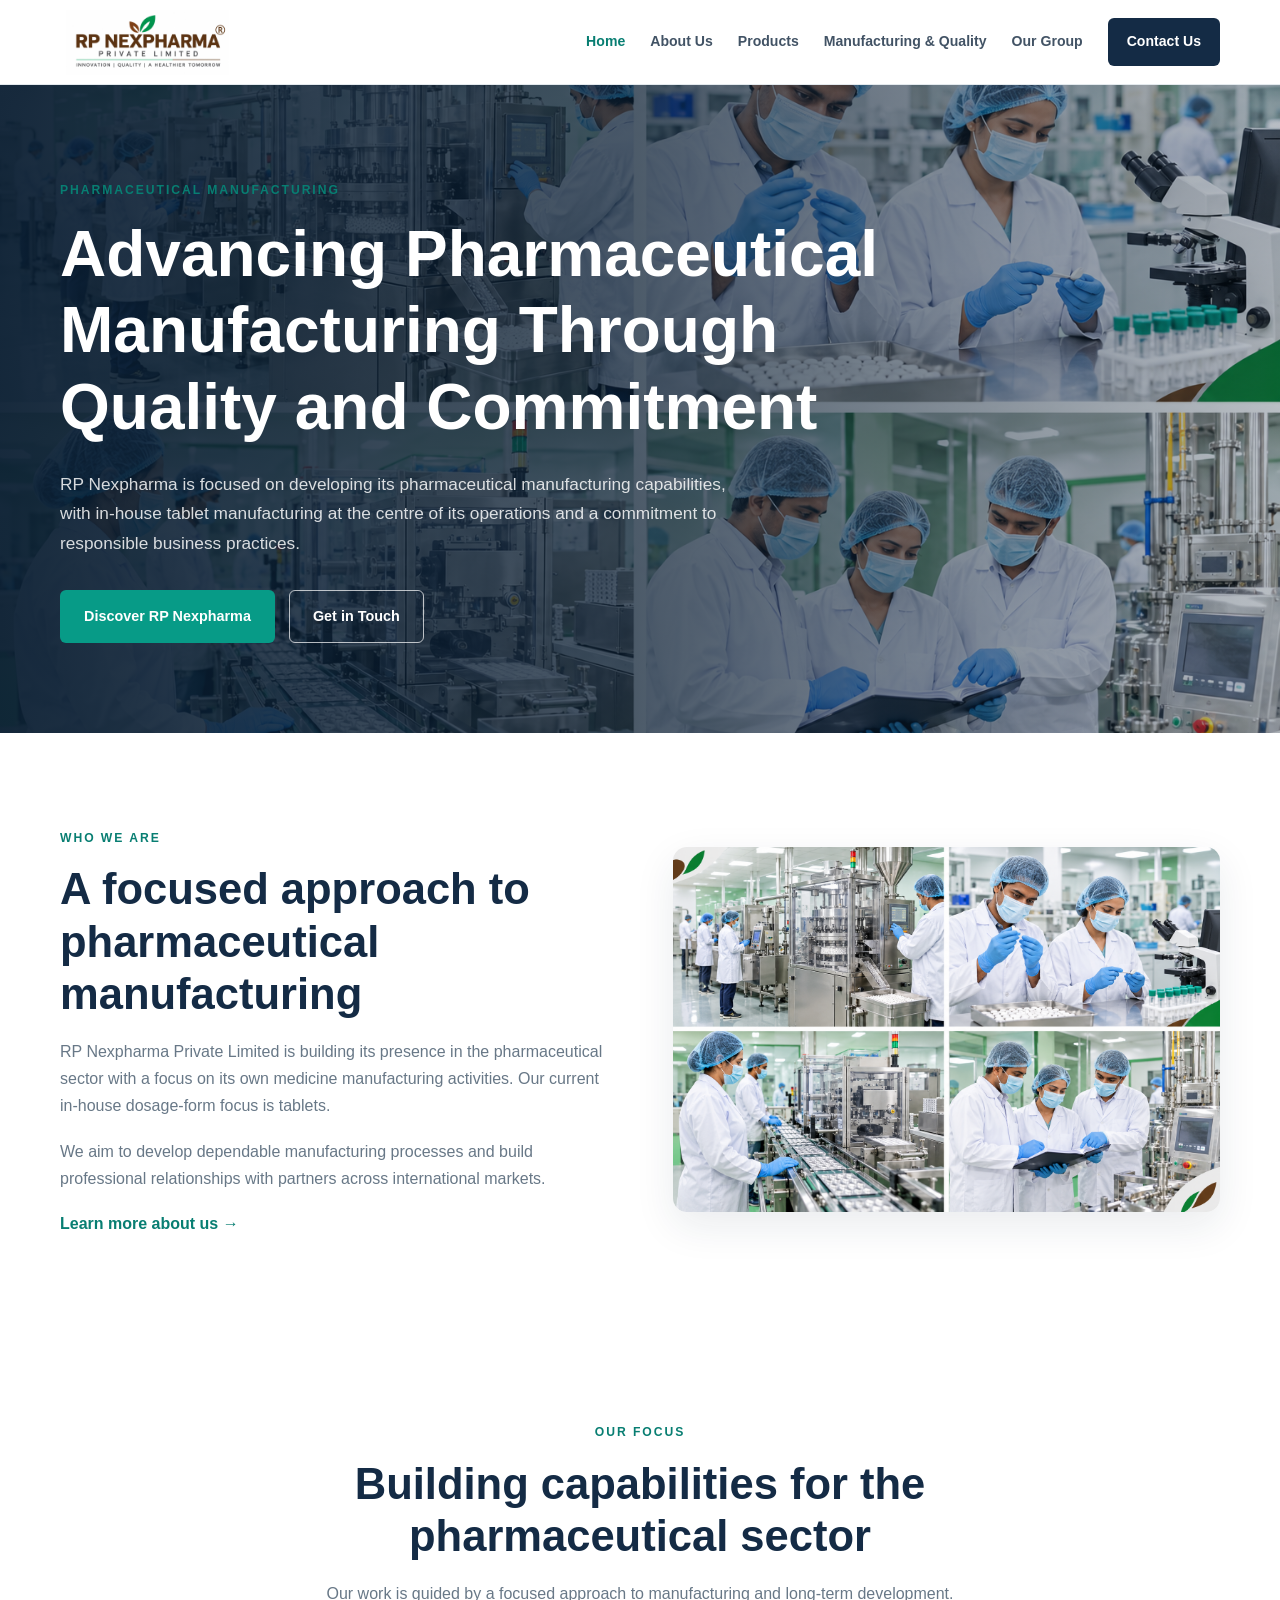
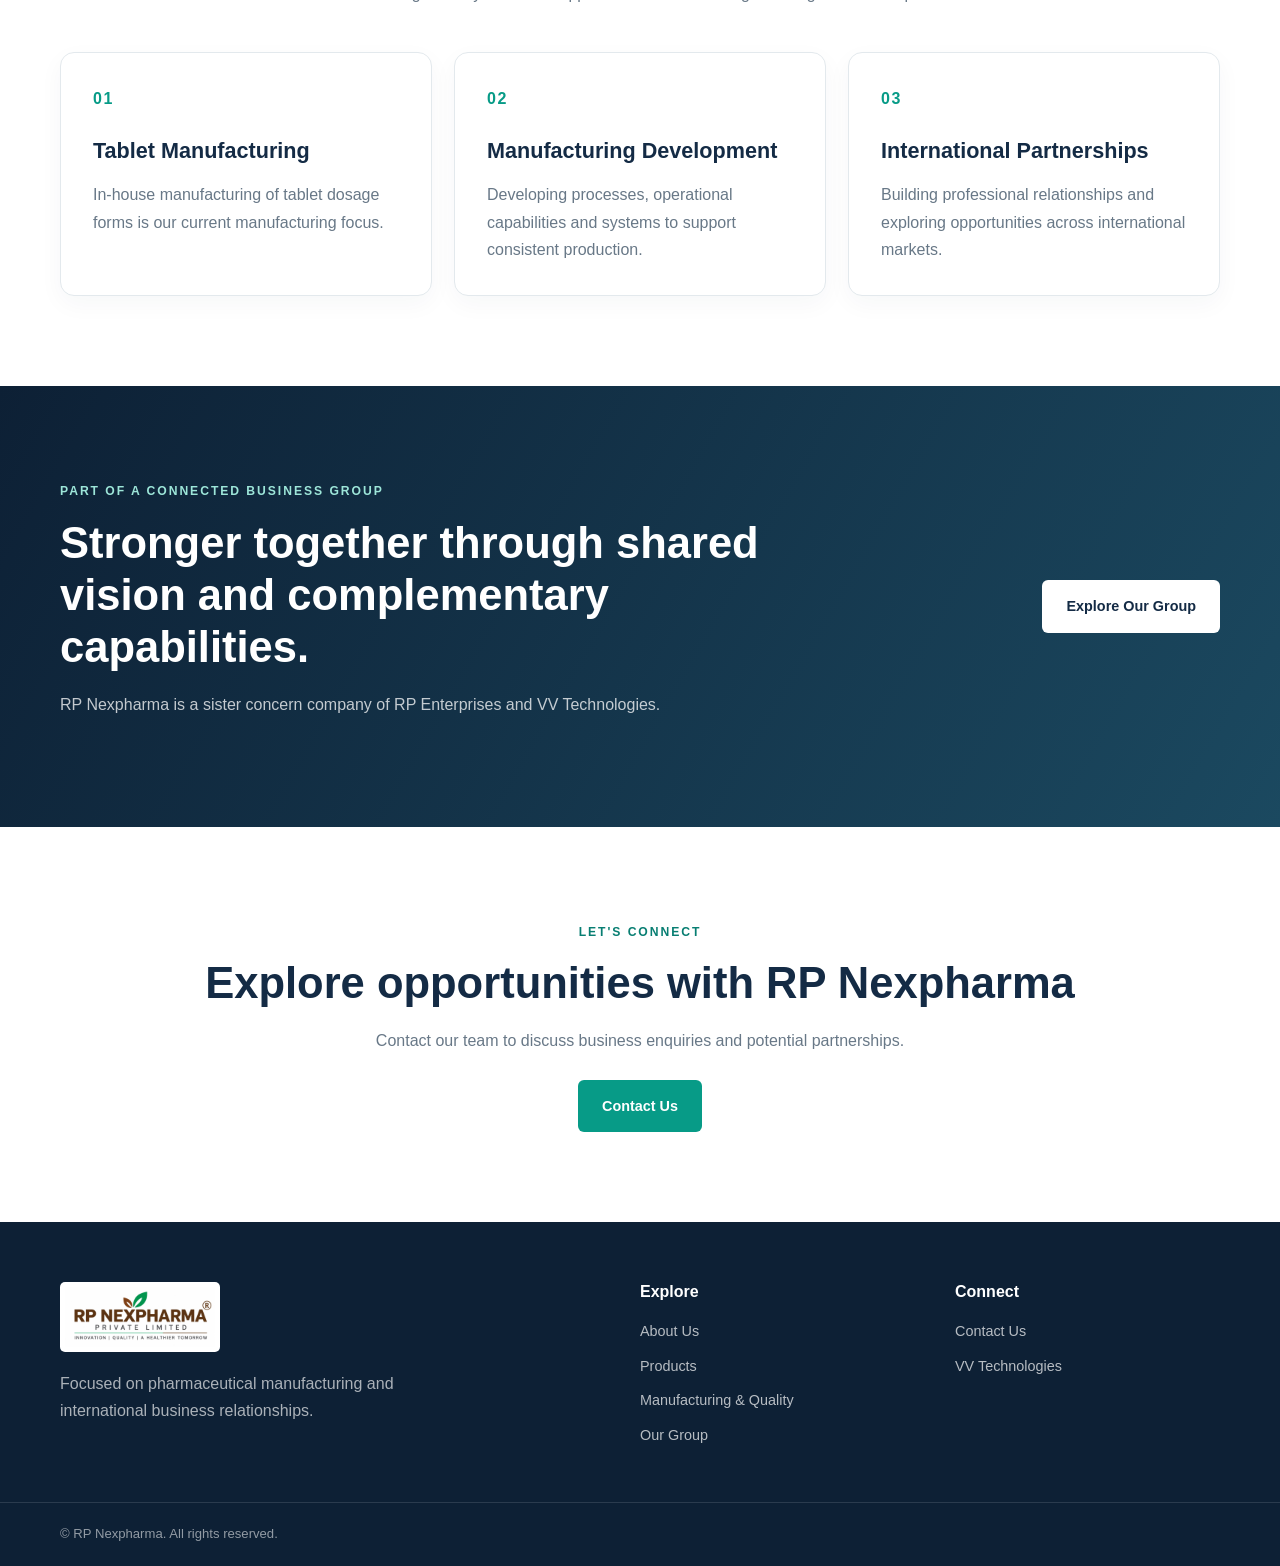
==== commit 0ff8bd05: "Fix stylesheet link path in index.html" ====
--- a/index.html
+++ b/index.html
@@ -6,7 +6,7 @@
   <meta name="viewport" content="width=device-width, initial-scale=1.0">
   <meta name="description" content="RP Nexpharma - Pharmaceutical manufacturing with a focus on quality, reliability and international partnerships.">
   <title>RP Nexpharma | Pharmaceutical Manufacturing</title>
-  <link rel="stylesheet" href="css/style.css">
+  <link rel="stylesheet" href="style.css">
   <link rel="preconnect" href="https://fonts.googleapis.com">
   <link href="https://fonts.googleapis.com/css2?family=DM+Sans:wght@400;500;600;700&family=Manrope:wght@400;500;600;700;800&display=swap" rel="stylesheet">
 </head>
--- a/style.css
+++ b/style.css
@@ -0,0 +1,422 @@
+
+:root {
+  --navy: #142b45;
+  --navy-deep: #0d2035;
+  --teal: #079b87;
+  --teal-dark: #087e72;
+  --ink: #273647;
+  --muted: #687887;
+  --line: #e3e9ed;
+  --soft: #f3f7f7;
+  --white: #ffffff;
+  --radius: 14px;
+  --shadow: 0 14px 40px rgba(17, 42, 65, .09);
+}
+
+* { box-sizing: border-box; }
+
+html { scroll-behaviour: smooth; }
+
+body {
+  margin: 0;
+  color: var(--ink);
+  background: var(--white);
+  font-family: "DM Sans", Arial, sans-serif;
+  line-height: 1.7;
+}
+
+h1, h2, h3, h4 {
+  color: var(--navy);
+  font-family: "Manrope", Arial, sans-serif;
+  line-height: 1.2;
+  margin: 0 0 18px;
+}
+
+h1 { font-size: clamp(2.5rem, 5vw, 4.6rem); font-weight: 800; }
+h2 { font-size: clamp(2rem, 3.4vw, 3rem); font-weight: 800; }
+h3 { font-size: 1.35rem; font-weight: 700; }
+p { margin: 0 0 18px; color: var(--muted); }
+
+a { color: inherit; text-decoration: none; }
+img { display: block; max-width: 100%; }
+
+.container {
+  width: min(1160px, calc(100% - 44px));
+  margin-inline: auto;
+}
+
+.section { padding: 90px 0; }
+.soft-bg { background: var(--soft); }
+
+.eyebrow {
+  display: inline-block;
+  margin-bottom: 15px;
+  color: var(--teal-dark);
+  font-size: .76rem;
+  font-weight: 800;
+  letter-spacing: .16em;
+  text-transform: uppercase;
+}
+
+.eyebrow.light { color: #9de6d9; }
+
+.site-header {
+  position: sticky;
+  z-index: 100;
+  top: 0;
+  background: rgba(255,255,255,.97);
+  border-bottom: 1px solid var(--line);
+}
+
+.nav-wrap {
+  min-height: 84px;
+  display: flex;
+  align-items: center;
+  justify-content: space-between;
+  gap: 28px;
+}
+
+.brand img { width: 175px; max-height: 65px; object-fit: contain; }
+
+.main-nav {
+  display: flex;
+  align-items: center;
+  gap: 25px;
+}
+
+.main-nav a {
+  color: #425365;
+  font-size: .88rem;
+  font-weight: 700;
+  transition: color .2s ease;
+}
+
+.main-nav a:hover, .main-nav a.active { color: var(--teal-dark); }
+
+.main-nav .nav-contact {
+  color: white;
+  background: var(--navy);
+  padding: 12px 19px;
+  border-radius: 6px;
+}
+
+.menu-toggle {
+  display: none;
+  border: 0;
+  background: transparent;
+  color: var(--navy);
+  font-size: 28px;
+  cursor: pointer;
+}
+
+.hero {
+  min-height: 640px;
+  position: relative;
+  display: flex;
+  align-items: center;
+  overflow: hidden;
+  background:
+    linear-gradient(90deg, rgba(9,29,49,.94), rgba(9,29,49,.72), rgba(9,29,49,.28)),
+    url("../assets/images/pharmaceutical-workers-collage.png") center/cover no-repeat;
+}
+
+.hero-overlay { position: absolute; inset: 0; pointer-events: none; }
+
+.hero-content {
+  position: relative;
+  z-index: 1;
+  padding-top: 90px;
+  padding-bottom: 90px;
+}
+
+.hero h1 {
+  max-width: 820px;
+  color: white;
+  margin-bottom: 24px;
+}
+
+.hero p {
+  max-width: 670px;
+  color: rgba(255,255,255,.83);
+  font-size: 1.08rem;
+}
+
+.hero-actions { display: flex; flex-wrap: wrap; gap: 14px; margin-top: 32px; }
+
+.btn {
+  display: inline-flex;
+  min-height: 50px;
+  align-items: center;
+  justify-content: center;
+  padding: 13px 23px;
+  border: 1px solid transparent;
+  border-radius: 6px;
+  font: inherit;
+  font-size: .9rem;
+  font-weight: 700;
+  cursor: pointer;
+  transition: .2s ease;
+}
+
+.btn-primary { background: var(--teal); color: white; }
+.btn-primary:hover { background: var(--teal-dark); transform: translateY(-2px); }
+.btn-outline { color: white; border-color: rgba(255,255,255,.7); }
+.btn-outline:hover { background: white; color: var(--navy); }
+.btn-light { color: var(--navy); background: white; }
+.btn-light:hover { background: #e9f5f3; }
+
+.intro-grid, .content-grid, .contact-layout {
+  display: grid;
+  grid-template-columns: 1fr 1fr;
+  gap: 65px;
+  align-items: center;
+}
+
+.intro-image img, .quality-visual img {
+  width: 100%;
+  min-height: 360px;
+  max-height: 470px;
+  object-fit: cover;
+  border-radius: var(--radius);
+  box-shadow: var(--shadow);
+}
+
+.section-heading {
+  max-width: 760px;
+  margin: 0 auto 45px;
+  text-align: center;
+}
+
+.section-heading p { max-width: 680px; margin: 0 auto; }
+
+.card-grid {
+  display: grid;
+  gap: 22px;
+}
+
+.card-grid.three { grid-template-columns: repeat(3, 1fr); }
+
+.info-card {
+  padding: 32px;
+  background: white;
+  border: 1px solid var(--line);
+  border-radius: var(--radius);
+  box-shadow: 0 8px 25px rgba(20,43,69,.04);
+  transition: transform .2s ease, box-shadow .2s ease;
+}
+
+.info-card:hover { transform: translateY(-5px); box-shadow: var(--shadow); }
+.info-card p { margin-bottom: 0; }
+.card-number { color: var(--teal); font-weight: 800; letter-spacing: .1em; margin-bottom: 25px; }
+
+.group-banner {
+  color: white;
+  background: linear-gradient(120deg, var(--navy-deep), #1b4960);
+}
+
+.group-banner-inner {
+  display: flex;
+  align-items: center;
+  justify-content: space-between;
+  gap: 50px;
+}
+
+.group-banner h2 { max-width: 720px; color: white; }
+.group-banner p { max-width: 700px; color: rgba(255,255,255,.75); }
+
+.closing-cta { text-align: center; }
+.closing-cta p { margin-bottom: 25px; }
+
+.page-hero {
+  padding: 105px 0 100px;
+  color: white;
+  background: linear-gradient(120deg, #102941, #17616a);
+}
+
+.page-hero h1 { max-width: 850px; color: white; font-size: clamp(2.5rem, 5vw, 4rem); }
+.page-hero p { max-width: 700px; color: rgba(255,255,255,.8); font-size: 1.05rem; }
+
+.highlight-panel {
+  padding: 48px;
+  color: white;
+  background: linear-gradient(145deg, var(--navy), #17616a);
+  border-radius: var(--radius);
+  box-shadow: var(--shadow);
+}
+
+.highlight-panel h3 { color: white; font-size: 2rem; }
+.highlight-panel p { color: rgba(255,255,255,.8); }
+
+.product-feature {
+  display: grid;
+  grid-template-columns: 1fr 1fr;
+  gap: 55px;
+  align-items: center;
+  padding: 30px;
+  border: 1px solid var(--line);
+  border-radius: var(--radius);
+  box-shadow: var(--shadow);
+}
+
+.product-visual img {
+  width: 100%;
+  min-height: 320px;
+  object-fit: cover;
+  border-radius: 10px;
+}
+
+.product-copy p { margin-bottom: 18px; }
+
+.notice {
+  padding: 28px 32px;
+  border-left: 4px solid var(--teal);
+  background: var(--soft);
+  border-radius: 8px;
+}
+
+.notice h3 { margin-bottom: 10px; }
+.notice p { margin-bottom: 0; }
+
+.group-cards {
+  display: grid;
+  grid-template-columns: repeat(3, 1fr);
+  gap: 22px;
+}
+
+.group-card {
+  padding: 35px;
+  border: 1px solid var(--line);
+  border-radius: var(--radius);
+  background: white;
+  box-shadow: var(--shadow);
+}
+
+.group-card.featured { border-top: 4px solid var(--teal); }
+.group-label { color: var(--teal-dark); font-size: .72rem; font-weight: 800; letter-spacing: .13em; }
+.group-card h3 { margin-top: 17px; font-size: 1.7rem; }
+.group-card p { min-height: 100px; }
+.group-current { color: var(--muted); font-size: .82rem; font-weight: 700; }
+
+.text-link { display: inline-block; color: var(--teal-dark); font-weight: 800; }
+.text-link:hover { text-decoration: underline; }
+
+.contact-layout { align-items: start; }
+
+.contact-detail {
+  padding: 20px 0;
+  border-top: 1px solid var(--line);
+}
+
+.contact-detail h3 { margin-bottom: 8px; }
+.contact-detail p { margin-bottom: 8px; }
+
+.contact-form {
+  display: flex;
+  flex-direction: column;
+  padding: 38px;
+  background: var(--soft);
+  border: 1px solid var(--line);
+  border-radius: var(--radius);
+}
+
+.contact-form label {
+  margin: 13px 0 7px;
+  color: var(--navy);
+  font-size: .88rem;
+  font-weight: 700;
+}
+
+.contact-form input, .contact-form select, .contact-form textarea {
+  width: 100%;
+  padding: 13px 14px;
+  color: var(--ink);
+  background: white;
+  border: 1px solid #d8e1e5;
+  border-radius: 6px;
+  font: inherit;
+}
+
+.contact-form input:focus, .contact-form select:focus, .contact-form textarea:focus {
+  outline: 2px solid rgba(7,155,135,.2);
+  border-color: var(--teal);
+}
+
+.contact-form textarea { resize: vertical; }
+.contact-form button { align-self: flex-start; margin-top: 15px; }
+.form-note { margin-top: 16px; font-size: .8rem; }
+
+.site-footer {
+  padding-top: 60px;
+  color: rgba(255,255,255,.75);
+  background: var(--navy-deep);
+}
+
+.footer-grid {
+  display: grid;
+  grid-template-columns: 2fr 1fr 1fr;
+  gap: 50px;
+  padding-bottom: 45px;
+}
+
+.footer-logo {
+  width: 160px;
+  max-height: 70px;
+  object-fit: contain;
+  margin-bottom: 18px;
+  background: white;
+  padding: 5px;
+  border-radius: 5px;
+}
+
+.site-footer p { max-width: 340px; color: rgba(255,255,255,.65); }
+.site-footer h4 { color: white; font-size: 1rem; }
+.site-footer a { display: block; width: fit-content; margin: 10px 0; color: rgba(255,255,255,.7); font-size: .9rem; }
+.site-footer a:hover { color: white; }
+
+.footer-bottom {
+  padding: 20px 0;
+  border-top: 1px solid rgba(255,255,255,.12);
+  color: rgba(255,255,255,.55);
+  font-size: .82rem;
+}
+
+@media (max-width: 980px) {
+  .menu-toggle { display: block; }
+  .main-nav {
+    display: none;
+    position: absolute;
+    top: 84px;
+    left: 0;
+    right: 0;
+    padding: 22px;
+    flex-direction: column;
+    align-items: stretch;
+    gap: 0;
+    background: white;
+    border-bottom: 1px solid var(--line);
+    box-shadow: var(--shadow);
+  }
+  .main-nav.open { display: flex; }
+  .main-nav a { padding: 12px 5px; }
+  .main-nav .nav-contact { text-align: center; margin-top: 8px; }
+  .intro-grid, .content-grid, .contact-layout, .product-feature { grid-template-columns: 1fr; gap: 35px; }
+  .card-grid.three, .group-cards { grid-template-columns: repeat(2, 1fr); }
+  .group-banner-inner { align-items: flex-start; flex-direction: column; }
+}
+
+@media (max-width: 620px) {
+  .container { width: min(100% - 32px, 1160px); }
+  .section { padding: 65px 0; }
+  .nav-wrap { min-height: 72px; }
+  .brand img { width: 145px; max-height: 55px; }
+  .main-nav { top: 72px; }
+  .hero { min-height: 600px; }
+  .hero-content { padding-top: 70px; padding-bottom: 70px; }
+  .hero h1 { font-size: 2.55rem; }
+  .page-hero { padding: 75px 0; }
+  .card-grid.three, .group-cards, .footer-grid { grid-template-columns: 1fr; }
+  .info-card, .group-card { padding: 26px; }
+  .product-feature { padding: 18px; }
+  .contact-form { padding: 24px; }
+  .highlight-panel { padding: 30px; }
+}
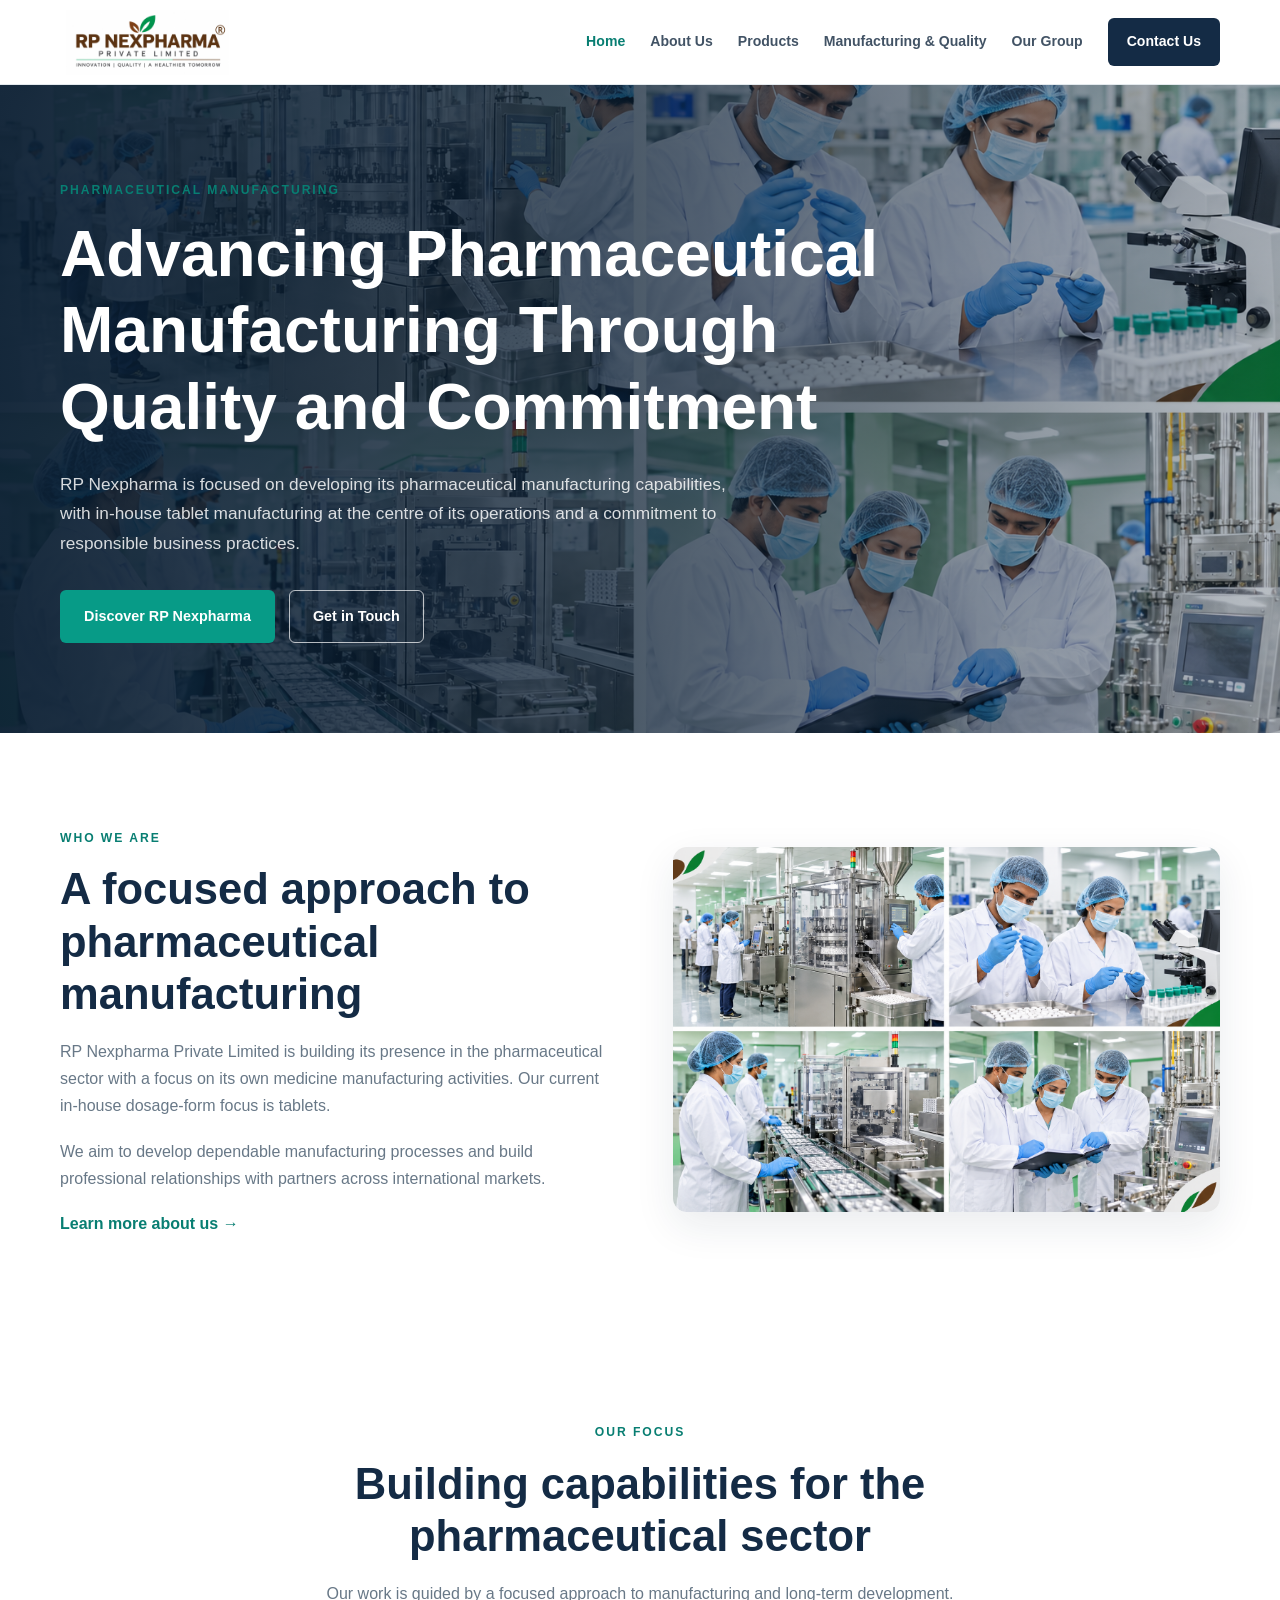
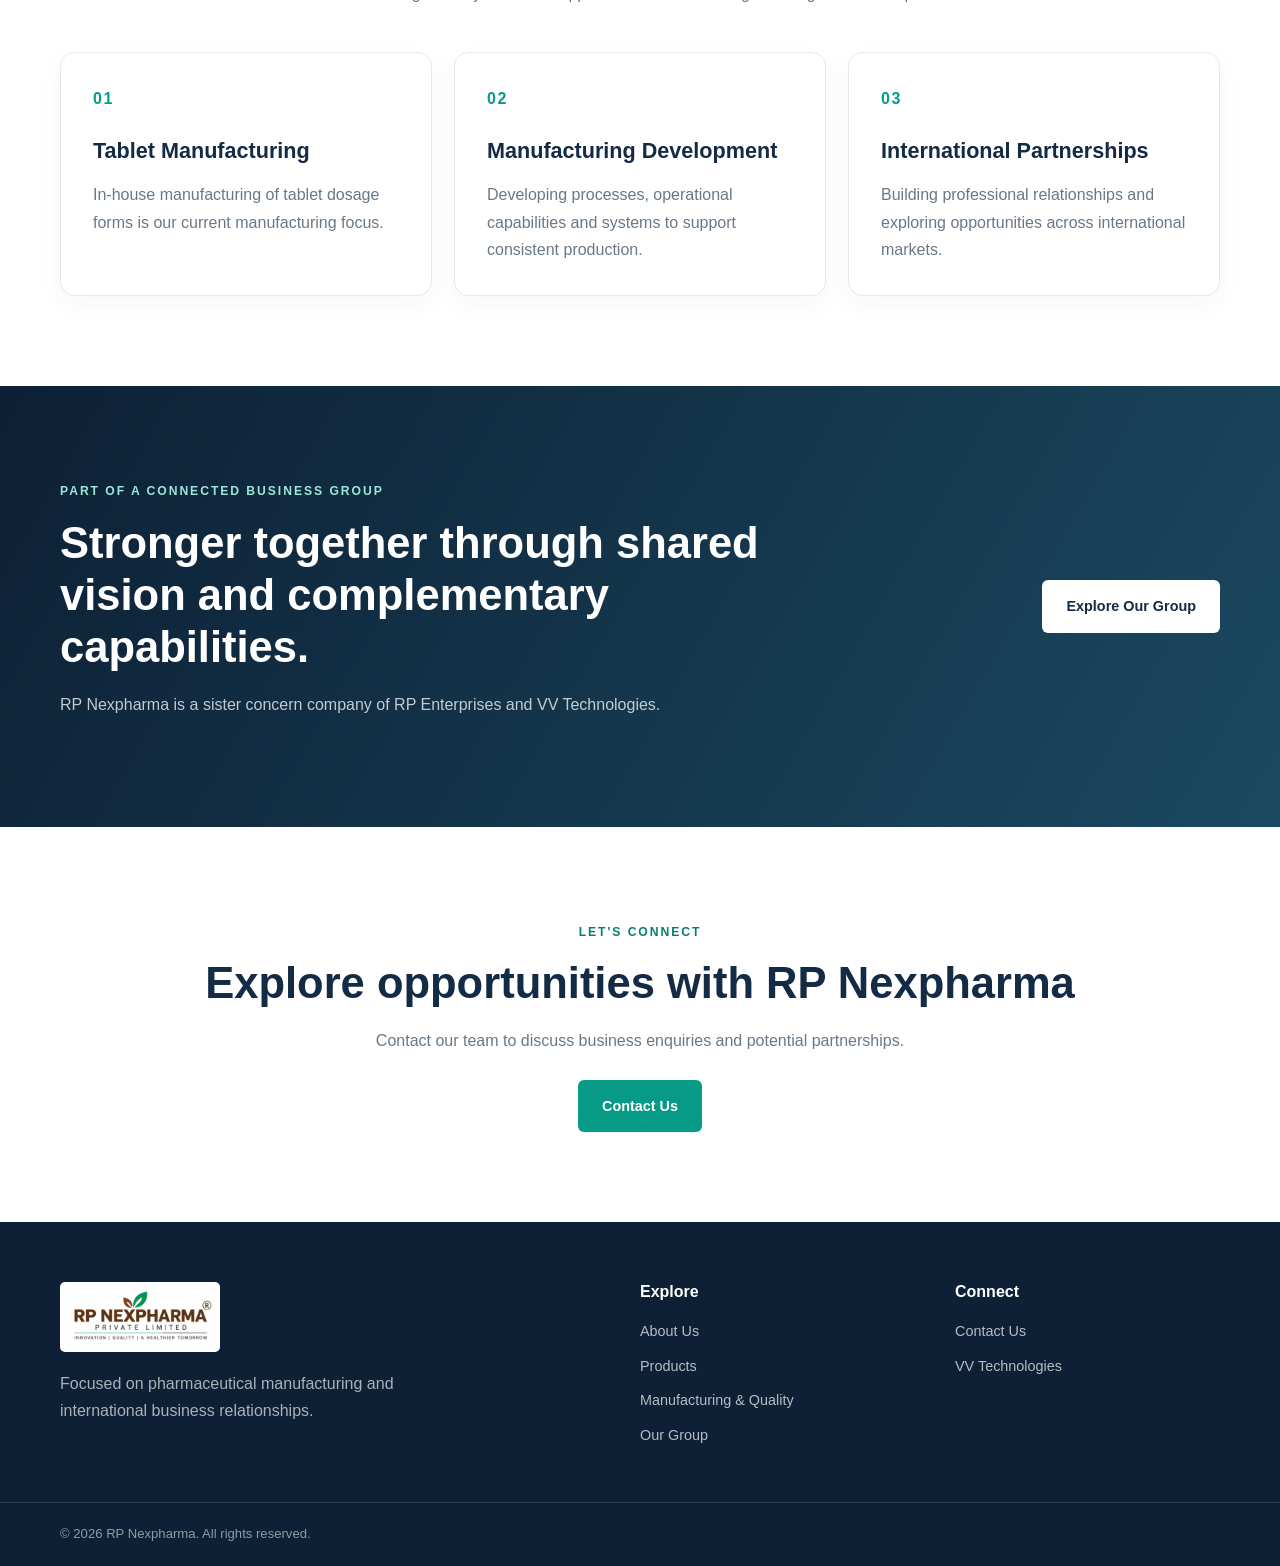
==== commit a3d3304a: "Update stylesheet link path in index.html" ====
--- a/index.html
+++ b/index.html
@@ -6,7 +6,7 @@
   <meta name="viewport" content="width=device-width, initial-scale=1.0">
   <meta name="description" content="RP Nexpharma - Pharmaceutical manufacturing with a focus on quality, reliability and international partnerships.">
   <title>RP Nexpharma | Pharmaceutical Manufacturing</title>
-  <link rel="stylesheet" href="style.css">
+  <link rel="stylesheet" href="css/style.css">
   <link rel="preconnect" href="https://fonts.googleapis.com">
   <link href="https://fonts.googleapis.com/css2?family=DM+Sans:wght@400;500;600;700&family=Manrope:wght@400;500;600;700;800&display=swap" rel="stylesheet">
 </head>
--- a/css/style.css
+++ b/css/style.css
@@ -0,0 +1,422 @@
+
+:root {
+  --navy: #142b45;
+  --navy-deep: #0d2035;
+  --teal: #079b87;
+  --teal-dark: #087e72;
+  --ink: #273647;
+  --muted: #687887;
+  --line: #e3e9ed;
+  --soft: #f3f7f7;
+  --white: #ffffff;
+  --radius: 14px;
+  --shadow: 0 14px 40px rgba(17, 42, 65, .09);
+}
+
+* { box-sizing: border-box; }
+
+html { scroll-behaviour: smooth; }
+
+body {
+  margin: 0;
+  color: var(--ink);
+  background: var(--white);
+  font-family: "DM Sans", Arial, sans-serif;
+  line-height: 1.7;
+}
+
+h1, h2, h3, h4 {
+  color: var(--navy);
+  font-family: "Manrope", Arial, sans-serif;
+  line-height: 1.2;
+  margin: 0 0 18px;
+}
+
+h1 { font-size: clamp(2.5rem, 5vw, 4.6rem); font-weight: 800; }
+h2 { font-size: clamp(2rem, 3.4vw, 3rem); font-weight: 800; }
+h3 { font-size: 1.35rem; font-weight: 700; }
+p { margin: 0 0 18px; color: var(--muted); }
+
+a { color: inherit; text-decoration: none; }
+img { display: block; max-width: 100%; }
+
+.container {
+  width: min(1160px, calc(100% - 44px));
+  margin-inline: auto;
+}
+
+.section { padding: 90px 0; }
+.soft-bg { background: var(--soft); }
+
+.eyebrow {
+  display: inline-block;
+  margin-bottom: 15px;
+  color: var(--teal-dark);
+  font-size: .76rem;
+  font-weight: 800;
+  letter-spacing: .16em;
+  text-transform: uppercase;
+}
+
+.eyebrow.light { color: #9de6d9; }
+
+.site-header {
+  position: sticky;
+  z-index: 100;
+  top: 0;
+  background: rgba(255,255,255,.97);
+  border-bottom: 1px solid var(--line);
+}
+
+.nav-wrap {
+  min-height: 84px;
+  display: flex;
+  align-items: center;
+  justify-content: space-between;
+  gap: 28px;
+}
+
+.brand img { width: 175px; max-height: 65px; object-fit: contain; }
+
+.main-nav {
+  display: flex;
+  align-items: center;
+  gap: 25px;
+}
+
+.main-nav a {
+  color: #425365;
+  font-size: .88rem;
+  font-weight: 700;
+  transition: color .2s ease;
+}
+
+.main-nav a:hover, .main-nav a.active { color: var(--teal-dark); }
+
+.main-nav .nav-contact {
+  color: white;
+  background: var(--navy);
+  padding: 12px 19px;
+  border-radius: 6px;
+}
+
+.menu-toggle {
+  display: none;
+  border: 0;
+  background: transparent;
+  color: var(--navy);
+  font-size: 28px;
+  cursor: pointer;
+}
+
+.hero {
+  min-height: 640px;
+  position: relative;
+  display: flex;
+  align-items: center;
+  overflow: hidden;
+  background:
+    linear-gradient(90deg, rgba(9,29,49,.94), rgba(9,29,49,.72), rgba(9,29,49,.28)),
+    url("../assets/images/pharmaceutical-workers-collage.png") center/cover no-repeat;
+}
+
+.hero-overlay { position: absolute; inset: 0; pointer-events: none; }
+
+.hero-content {
+  position: relative;
+  z-index: 1;
+  padding-top: 90px;
+  padding-bottom: 90px;
+}
+
+.hero h1 {
+  max-width: 820px;
+  color: white;
+  margin-bottom: 24px;
+}
+
+.hero p {
+  max-width: 670px;
+  color: rgba(255,255,255,.83);
+  font-size: 1.08rem;
+}
+
+.hero-actions { display: flex; flex-wrap: wrap; gap: 14px; margin-top: 32px; }
+
+.btn {
+  display: inline-flex;
+  min-height: 50px;
+  align-items: center;
+  justify-content: center;
+  padding: 13px 23px;
+  border: 1px solid transparent;
+  border-radius: 6px;
+  font: inherit;
+  font-size: .9rem;
+  font-weight: 700;
+  cursor: pointer;
+  transition: .2s ease;
+}
+
+.btn-primary { background: var(--teal); color: white; }
+.btn-primary:hover { background: var(--teal-dark); transform: translateY(-2px); }
+.btn-outline { color: white; border-color: rgba(255,255,255,.7); }
+.btn-outline:hover { background: white; color: var(--navy); }
+.btn-light { color: var(--navy); background: white; }
+.btn-light:hover { background: #e9f5f3; }
+
+.intro-grid, .content-grid, .contact-layout {
+  display: grid;
+  grid-template-columns: 1fr 1fr;
+  gap: 65px;
+  align-items: center;
+}
+
+.intro-image img, .quality-visual img {
+  width: 100%;
+  min-height: 360px;
+  max-height: 470px;
+  object-fit: cover;
+  border-radius: var(--radius);
+  box-shadow: var(--shadow);
+}
+
+.section-heading {
+  max-width: 760px;
+  margin: 0 auto 45px;
+  text-align: center;
+}
+
+.section-heading p { max-width: 680px; margin: 0 auto; }
+
+.card-grid {
+  display: grid;
+  gap: 22px;
+}
+
+.card-grid.three { grid-template-columns: repeat(3, 1fr); }
+
+.info-card {
+  padding: 32px;
+  background: white;
+  border: 1px solid var(--line);
+  border-radius: var(--radius);
+  box-shadow: 0 8px 25px rgba(20,43,69,.04);
+  transition: transform .2s ease, box-shadow .2s ease;
+}
+
+.info-card:hover { transform: translateY(-5px); box-shadow: var(--shadow); }
+.info-card p { margin-bottom: 0; }
+.card-number { color: var(--teal); font-weight: 800; letter-spacing: .1em; margin-bottom: 25px; }
+
+.group-banner {
+  color: white;
+  background: linear-gradient(120deg, var(--navy-deep), #1b4960);
+}
+
+.group-banner-inner {
+  display: flex;
+  align-items: center;
+  justify-content: space-between;
+  gap: 50px;
+}
+
+.group-banner h2 { max-width: 720px; color: white; }
+.group-banner p { max-width: 700px; color: rgba(255,255,255,.75); }
+
+.closing-cta { text-align: center; }
+.closing-cta p { margin-bottom: 25px; }
+
+.page-hero {
+  padding: 105px 0 100px;
+  color: white;
+  background: linear-gradient(120deg, #102941, #17616a);
+}
+
+.page-hero h1 { max-width: 850px; color: white; font-size: clamp(2.5rem, 5vw, 4rem); }
+.page-hero p { max-width: 700px; color: rgba(255,255,255,.8); font-size: 1.05rem; }
+
+.highlight-panel {
+  padding: 48px;
+  color: white;
+  background: linear-gradient(145deg, var(--navy), #17616a);
+  border-radius: var(--radius);
+  box-shadow: var(--shadow);
+}
+
+.highlight-panel h3 { color: white; font-size: 2rem; }
+.highlight-panel p { color: rgba(255,255,255,.8); }
+
+.product-feature {
+  display: grid;
+  grid-template-columns: 1fr 1fr;
+  gap: 55px;
+  align-items: center;
+  padding: 30px;
+  border: 1px solid var(--line);
+  border-radius: var(--radius);
+  box-shadow: var(--shadow);
+}
+
+.product-visual img {
+  width: 100%;
+  min-height: 320px;
+  object-fit: cover;
+  border-radius: 10px;
+}
+
+.product-copy p { margin-bottom: 18px; }
+
+.notice {
+  padding: 28px 32px;
+  border-left: 4px solid var(--teal);
+  background: var(--soft);
+  border-radius: 8px;
+}
+
+.notice h3 { margin-bottom: 10px; }
+.notice p { margin-bottom: 0; }
+
+.group-cards {
+  display: grid;
+  grid-template-columns: repeat(3, 1fr);
+  gap: 22px;
+}
+
+.group-card {
+  padding: 35px;
+  border: 1px solid var(--line);
+  border-radius: var(--radius);
+  background: white;
+  box-shadow: var(--shadow);
+}
+
+.group-card.featured { border-top: 4px solid var(--teal); }
+.group-label { color: var(--teal-dark); font-size: .72rem; font-weight: 800; letter-spacing: .13em; }
+.group-card h3 { margin-top: 17px; font-size: 1.7rem; }
+.group-card p { min-height: 100px; }
+.group-current { color: var(--muted); font-size: .82rem; font-weight: 700; }
+
+.text-link { display: inline-block; color: var(--teal-dark); font-weight: 800; }
+.text-link:hover { text-decoration: underline; }
+
+.contact-layout { align-items: start; }
+
+.contact-detail {
+  padding: 20px 0;
+  border-top: 1px solid var(--line);
+}
+
+.contact-detail h3 { margin-bottom: 8px; }
+.contact-detail p { margin-bottom: 8px; }
+
+.contact-form {
+  display: flex;
+  flex-direction: column;
+  padding: 38px;
+  background: var(--soft);
+  border: 1px solid var(--line);
+  border-radius: var(--radius);
+}
+
+.contact-form label {
+  margin: 13px 0 7px;
+  color: var(--navy);
+  font-size: .88rem;
+  font-weight: 700;
+}
+
+.contact-form input, .contact-form select, .contact-form textarea {
+  width: 100%;
+  padding: 13px 14px;
+  color: var(--ink);
+  background: white;
+  border: 1px solid #d8e1e5;
+  border-radius: 6px;
+  font: inherit;
+}
+
+.contact-form input:focus, .contact-form select:focus, .contact-form textarea:focus {
+  outline: 2px solid rgba(7,155,135,.2);
+  border-color: var(--teal);
+}
+
+.contact-form textarea { resize: vertical; }
+.contact-form button { align-self: flex-start; margin-top: 15px; }
+.form-note { margin-top: 16px; font-size: .8rem; }
+
+.site-footer {
+  padding-top: 60px;
+  color: rgba(255,255,255,.75);
+  background: var(--navy-deep);
+}
+
+.footer-grid {
+  display: grid;
+  grid-template-columns: 2fr 1fr 1fr;
+  gap: 50px;
+  padding-bottom: 45px;
+}
+
+.footer-logo {
+  width: 160px;
+  max-height: 70px;
+  object-fit: contain;
+  margin-bottom: 18px;
+  background: white;
+  padding: 5px;
+  border-radius: 5px;
+}
+
+.site-footer p { max-width: 340px; color: rgba(255,255,255,.65); }
+.site-footer h4 { color: white; font-size: 1rem; }
+.site-footer a { display: block; width: fit-content; margin: 10px 0; color: rgba(255,255,255,.7); font-size: .9rem; }
+.site-footer a:hover { color: white; }
+
+.footer-bottom {
+  padding: 20px 0;
+  border-top: 1px solid rgba(255,255,255,.12);
+  color: rgba(255,255,255,.55);
+  font-size: .82rem;
+}
+
+@media (max-width: 980px) {
+  .menu-toggle { display: block; }
+  .main-nav {
+    display: none;
+    position: absolute;
+    top: 84px;
+    left: 0;
+    right: 0;
+    padding: 22px;
+    flex-direction: column;
+    align-items: stretch;
+    gap: 0;
+    background: white;
+    border-bottom: 1px solid var(--line);
+    box-shadow: var(--shadow);
+  }
+  .main-nav.open { display: flex; }
+  .main-nav a { padding: 12px 5px; }
+  .main-nav .nav-contact { text-align: center; margin-top: 8px; }
+  .intro-grid, .content-grid, .contact-layout, .product-feature { grid-template-columns: 1fr; gap: 35px; }
+  .card-grid.three, .group-cards { grid-template-columns: repeat(2, 1fr); }
+  .group-banner-inner { align-items: flex-start; flex-direction: column; }
+}
+
+@media (max-width: 620px) {
+  .container { width: min(100% - 32px, 1160px); }
+  .section { padding: 65px 0; }
+  .nav-wrap { min-height: 72px; }
+  .brand img { width: 145px; max-height: 55px; }
+  .main-nav { top: 72px; }
+  .hero { min-height: 600px; }
+  .hero-content { padding-top: 70px; padding-bottom: 70px; }
+  .hero h1 { font-size: 2.55rem; }
+  .page-hero { padding: 75px 0; }
+  .card-grid.three, .group-cards, .footer-grid { grid-template-columns: 1fr; }
+  .info-card, .group-card { padding: 26px; }
+  .product-feature { padding: 18px; }
+  .contact-form { padding: 24px; }
+  .highlight-panel { padding: 30px; }
+}
